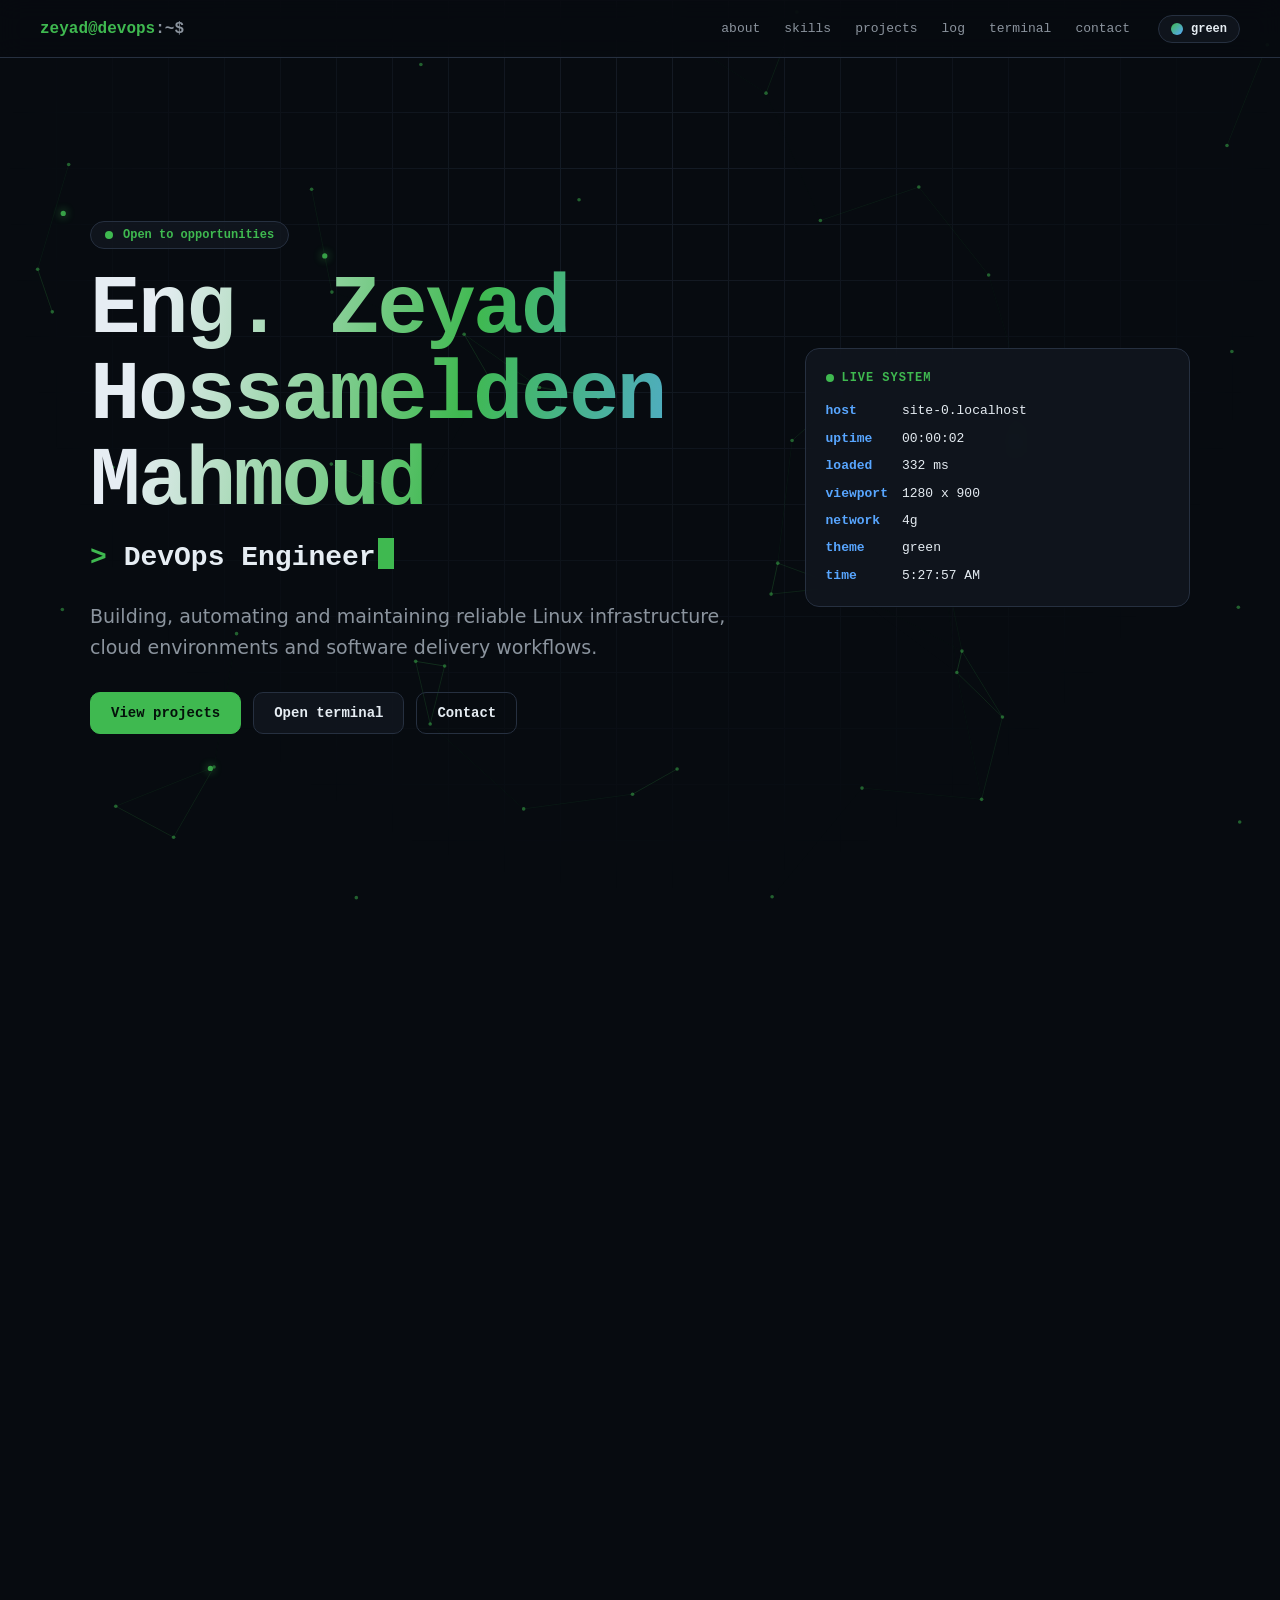
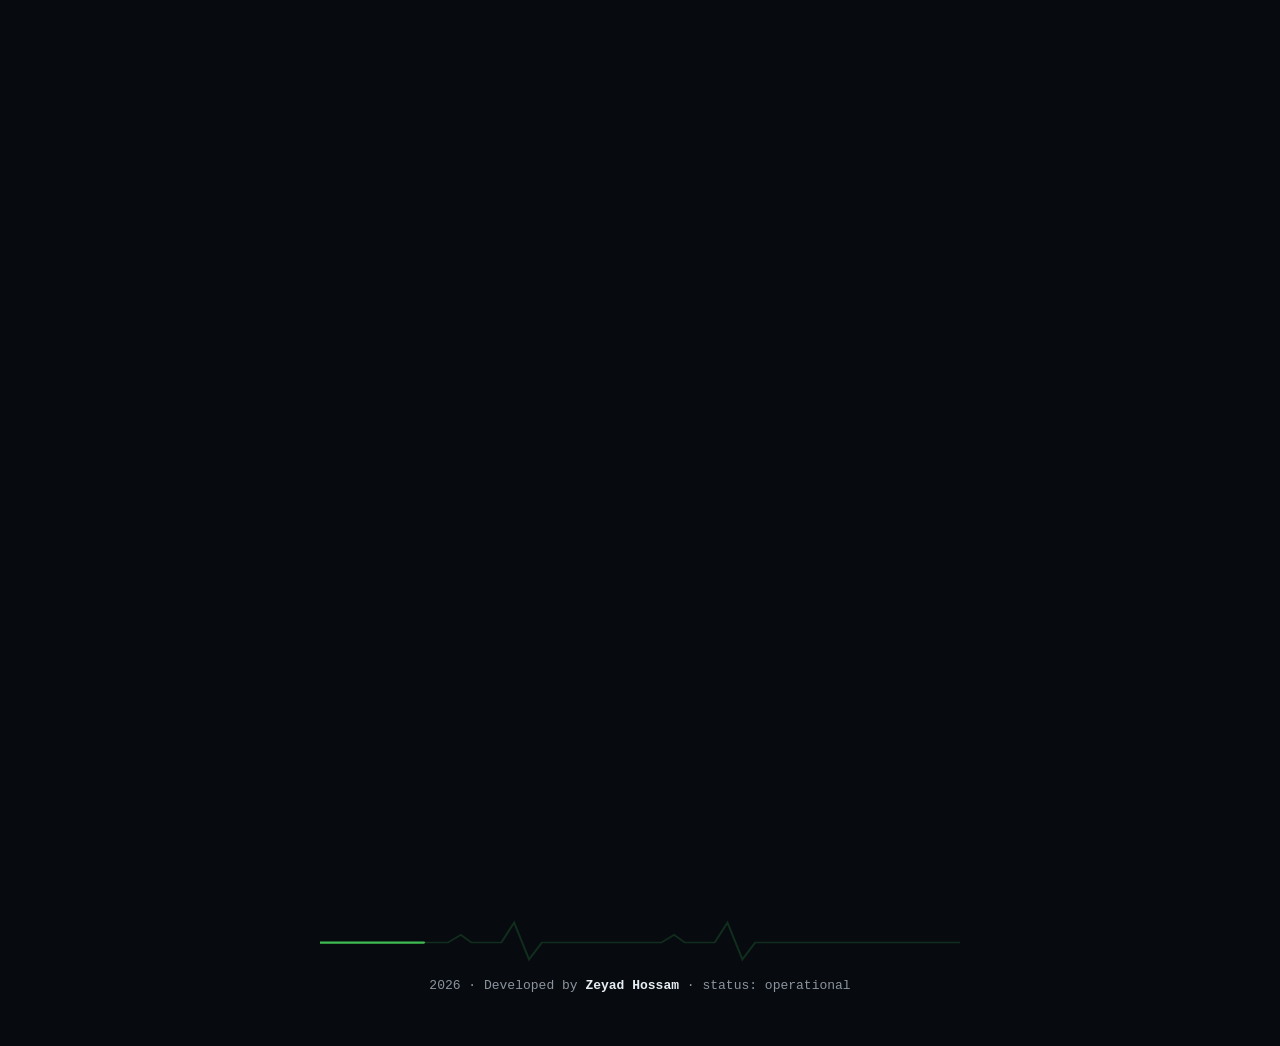
==== index.html @ 7d66557f "Deploy personal portfolio website" ====
<!doctype html>
<html lang="en" data-theme="green">
<head>
  <meta charset="utf-8">
  <meta name="viewport" content="width=device-width, initial-scale=1">
  <title>Zeyad Hossam | DevOps · Cloud · Backend</title>
  <meta name="description" content="Portfolio of Zeyad Hossam: DevOps, Cloud and Backend engineer. Automation, CI/CD, infrastructure and Linux tooling.">
  <meta name="theme-color" content="#070b10">
  <meta property="og:title" content="Zeyad Hossam | DevOps · Cloud · Backend">
  <meta property="og:description" content="Automation, CI/CD, infrastructure and Linux tooling. Try the interactive terminal.">
  <meta property="og:type" content="website">
  <link rel="icon" href="favicon.svg" type="image/svg+xml">
  <link rel="stylesheet" href="assets/style.css">
</head>
<body class="booting">
  <a class="skip" href="#main">Skip to content</a>

  <div id="boot" aria-hidden="true">
    <pre id="bootlog"></pre>
    <div class="bootskip">press any key to skip</div>
  </div>

  <canvas id="net" aria-hidden="true"></canvas>

  <header class="nav" id="nav">
    <a class="brand" href="#home" aria-label="Home"><span class="brand-ps" id="brandPs">zeyad@devops</span><span class="brand-sym">:~$</span></a>
    <nav aria-label="Sections">
      <a href="#about">about</a>
      <a href="#skills">skills</a>
      <a href="#projects">projects</a>
      <a href="#log">log</a>
      <a href="#terminal">terminal</a>
      <a href="#contact">contact</a>
    </nav>
    <button class="icon-btn" id="themeBtn" type="button" title="Change theme" aria-label="Change theme"><span class="swatch"></span><span id="themeName">green</span></button>
  </header>

  <main id="main">
    <section class="hero" id="home">
      <div class="hero-text">
        <p class="eyebrow" id="availability"><span class="dot"></span><span id="availText"></span></p>
        <h1 id="name" class="glitch" data-text="">&nbsp;</h1>
        <p class="role"><span class="role-prefix">&gt;</span> <span id="role"></span><span class="caret"></span></p>
        <p class="tagline" id="tagline"></p>
        <div class="cta">
          <a class="btn primary" href="#projects">View projects</a>
          <a class="btn" href="#terminal">Open terminal</a>
          <a class="btn ghost" id="mailBtn" href="#contact">Contact</a>
        </div>
      </div>
      <aside class="status" aria-label="Live system status">
        <div class="panel-title"><span class="dot"></span> live system</div>
        <dl id="statusList"></dl>
      </aside>
    </section>

    <section id="about" class="reveal">
      <h2 class="sec-title"><span class="cmd">$ cat</span> about.md</h2>
      <div class="about-grid">
        <div class="about-text" id="aboutText"></div>
        <div class="neo" aria-label="System facts">
          <pre class="neo-logo" aria-hidden="true">   ___
  |_  /
   / /
  /___|</pre>
          <dl id="facts"></dl>
        </div>
      </div>
    </section>

    <section id="skills" class="reveal">
      <h2 class="sec-title"><span class="cmd">$ kubectl get</span> skills -A</h2>
      <div class="filters" role="group" aria-label="Filter skills">
        <button type="button" class="chip on" data-f="all">all</button>
        <button type="button" class="chip" data-f="running">running</button>
        <button type="button" class="chip" data-f="learning">learning</button>
      </div>
      <div class="skill-grid" id="skillGrid"></div>
    </section>

    <section id="projects" class="reveal">
      <h2 class="sec-title"><span class="cmd">$ docker</span> ps --all</h2>
      <div class="project-grid" id="projectGrid"></div>
    </section>

    <section id="log" class="reveal">
      <h2 class="sec-title"><span class="cmd">$ git log</span> --graph --oneline</h2>
      <ol class="gitlog" id="gitlog"></ol>
    </section>

    <section id="terminal" class="reveal">
      <h2 class="sec-title"><span class="cmd">$ ssh</span> guest@portfolio</h2>
      <p class="hint">A real, interactive terminal. Type <kbd>help</kbd>, press <kbd>Tab</kbd> to complete, <kbd>↑</kbd> for history. Press <kbd>`</kbd> anywhere to jump here.</p>
      <div class="term" id="term">
        <div class="term-bar"><i></i><i></i><i></i><span id="termTitle">guest@portfolio: ~</span></div>
        <div class="term-body" id="termBody">
          <div id="termOut" aria-live="polite"></div>
          <label class="term-line"><span class="ps1" id="ps1">guest@portfolio:~$</span>
            <input id="termIn" type="text" spellcheck="false" autocomplete="off" autocapitalize="off" autocorrect="off" aria-label="Terminal command">
          </label>
        </div>
      </div>
      <div class="quick" id="quick" aria-label="Quick commands"></div>
    </section>

    <section id="contact" class="reveal">
      <h2 class="sec-title"><span class="cmd">$ ./</span>contact.sh</h2>
      <div class="contact-card">
        <p class="contact-lead">Have a pipeline to fix, a service to ship or an idea to automate? Let's talk.</p>
        <div class="contact-actions" id="contactActions"></div>
        <p class="copied" id="copied" role="status" aria-live="polite"></p>
      </div>
    </section>
  </main>

  <footer class="footer">
    <svg class="pulse" viewBox="0 0 600 60" preserveAspectRatio="none" aria-hidden="true">
      <path class="pulse-bg" d="M0 32 H120 L132 22 L142 32 H170 L182 6 L196 54 L208 32 H320 L332 22 L342 32 H370 L382 6 L396 54 L408 32 H600"/>
      <path class="pulse-fg" pathLength="1000" d="M0 32 H120 L132 22 L142 32 H170 L182 6 L196 54 L208 32 H320 L332 22 L342 32 H370 L382 6 L396 54 L408 32 H600"/>
    </svg>
    <p><span id="year"></span> · Developed by <strong>Zeyad Hossam</strong> · <span class="dim">status: operational</span></p>
  </footer>

  <canvas id="matrix" aria-hidden="true"></canvas>

  <noscript>
    <p class="noscript">This portfolio is built with JavaScript. Zeyad Hossam: DevOps, Cloud and Backend engineer. Please enable JavaScript or visit the GitHub profile.</p>
  </noscript>

  <script src="data.js"></script>
  <script src="assets/app.js"></script>
</body>
</html>
---- assets/style.css ----
:root {
  --bg: #070b10; --bg2: #0d1117; --panel: rgba(18, 24, 32, .78); --line: #263040;
  --text: #e6edf3; --dim: #8b949e; --accent: #3fb950; --accent2: #58a6ff;
  --warn: #d29922; --danger: #ff7b72; --radius: 14px;
  --mono: 'JetBrains Mono', 'SFMono-Regular', Consolas, 'Liberation Mono', Menlo, monospace;
  --sans: system-ui, -apple-system, 'Segoe UI', Roboto, 'Helvetica Neue', Arial, sans-serif;
}
[data-theme="blue"]   { --accent: #58a6ff; --accent2: #bc8cff; }
[data-theme="amber"]  { --accent: #f0b429; --accent2: #f0883e; }
[data-theme="purple"] { --accent: #bc8cff; --accent2: #58a6ff; }

* { box-sizing: border-box; }
html { scroll-behavior: smooth; scroll-padding-top: 76px; }
body {
  margin: 0; background: var(--bg); color: var(--text); font-family: var(--sans);
  line-height: 1.65; -webkit-font-smoothing: antialiased; overflow-x: hidden;
}
body.booting { overflow: hidden; }
a { color: var(--accent2); text-decoration: none; }
a:hover { text-decoration: underline; }
:focus-visible { outline: 2px solid var(--accent); outline-offset: 3px; border-radius: 6px; }
::selection { background: var(--accent); color: #000; }
kbd { font-family: var(--mono); font-size: .85em; border: 1px solid var(--line); border-bottom-width: 2px; padding: 1px 6px; border-radius: 6px; background: var(--bg2); color: var(--accent); }
.dim { color: var(--dim); }
.skip { position: absolute; left: -999px; top: 8px; background: var(--accent); color: #000; padding: 8px 14px; border-radius: 8px; z-index: 100; }
.skip:focus { left: 8px; }

#net { position: fixed; inset: 0; z-index: 0; pointer-events: none; opacity: .9; }
body::before { /* faint grid */
  content: ""; position: fixed; inset: 0; z-index: 0; pointer-events: none; opacity: .5;
  background-image: linear-gradient(var(--line) 1px, transparent 1px), linear-gradient(90deg, var(--line) 1px, transparent 1px);
  background-size: 56px 56px;
  -webkit-mask-image: radial-gradient(ellipse at 50% 20%, #000 0%, transparent 70%);
  mask-image: radial-gradient(ellipse at 50% 20%, #000 0%, transparent 70%);
}
main, .footer, .nav { position: relative; z-index: 1; }

/* ---------- boot ---------- */
#boot {
  position: fixed; inset: 0; z-index: 200; background: #04070a; color: #c9d1d9;
  font-family: var(--mono); font-size: 14px; padding: 28px; display: flex; flex-direction: column; justify-content: space-between;
  transition: opacity .5s ease;
}
#boot.gone { opacity: 0; pointer-events: none; }
#bootlog { margin: 0; white-space: pre-wrap; line-height: 1.7; }
#bootlog .ok { color: var(--accent); } #bootlog .info { color: var(--accent2); } #bootlog .dim { color: var(--dim); }
.bootskip { color: var(--dim); font-size: 12px; text-align: right; }

/* ---------- nav ---------- */
.nav {
  position: sticky; top: 0; z-index: 50; display: flex; align-items: center; gap: 18px; padding: 12px clamp(16px, 4vw, 40px);
  background: rgba(7, 11, 16, .72); -webkit-backdrop-filter: blur(12px); backdrop-filter: blur(12px); border-bottom: 1px solid var(--line);
}
.brand { font-family: var(--mono); font-weight: 700; color: var(--text); white-space: nowrap; }
.brand:hover { text-decoration: none; }
.brand-ps { color: var(--accent); } .brand-sym { color: var(--dim); }
.nav nav { display: flex; gap: 4px; margin-left: auto; overflow-x: auto; scrollbar-width: none; }
.nav nav::-webkit-scrollbar { display: none; }
.nav nav a { font-family: var(--mono); font-size: 13px; color: var(--dim); padding: 6px 10px; border-radius: 8px; white-space: nowrap; }
.nav nav a:hover, .nav nav a.active { color: var(--text); background: rgba(255, 255, 255, .06); text-decoration: none; }
.nav nav a.active { color: var(--accent); }
.icon-btn {
  display: inline-flex; align-items: center; gap: 8px; font: 600 12px var(--mono); color: var(--text); cursor: pointer;
  background: var(--panel); border: 1px solid var(--line); border-radius: 999px; padding: 6px 12px;
}
.icon-btn:hover { border-color: var(--accent); }
.swatch { width: 12px; height: 12px; border-radius: 50%; background: linear-gradient(135deg, var(--accent), var(--accent2)); }

/* ---------- hero ---------- */
section { padding: clamp(56px, 9vw, 110px) clamp(16px, 4vw, 40px) 0; max-width: 1180px; margin: 0 auto; }
.hero { min-height: calc(100vh - 62px); display: grid; grid-template-columns: 1.4fr .8fr; gap: 40px; align-items: center; padding-top: 40px; padding-bottom: 40px; }
.eyebrow { display: inline-flex; align-items: center; gap: 10px; font: 600 12px var(--mono); color: var(--accent); border: 1px solid var(--line); border-radius: 999px; padding: 6px 14px; background: var(--panel); margin: 0 0 18px; }
.eyebrow[hidden] { display: none; }
.dot { width: 8px; height: 8px; border-radius: 50%; background: var(--accent); display: inline-block; box-shadow: 0 0 0 0 var(--accent); animation: ping 2s infinite; }
@keyframes ping { 0% { box-shadow: 0 0 0 0 color-mix(in srgb, var(--accent) 70%, transparent); } 80%, 100% { box-shadow: 0 0 0 10px transparent; } }
h1 { font: 800 clamp(40px, 8vw, 84px)/1.02 var(--mono); margin: 0 0 14px; letter-spacing: -.03em;
  background: linear-gradient(100deg, var(--text) 10%, var(--accent) 55%, var(--accent2) 100%); -webkit-background-clip: text; background-clip: text; color: transparent; position: relative; }
.glitch:hover::before, .glitch:hover::after { content: attr(data-text); position: absolute; inset: 0; background: inherit; -webkit-background-clip: text; background-clip: text; }
.glitch:hover::before { transform: translate(2px, -1px); opacity: .7; clip-path: inset(0 0 55% 0); animation: gl 0.4s steps(2) infinite; }
.glitch:hover::after { transform: translate(-2px, 1px); opacity: .7; clip-path: inset(50% 0 0 0); animation: gl 0.5s steps(2) infinite reverse; }
@keyframes gl { 50% { transform: translate(3px, 1px); } }
.role { font: 600 clamp(18px, 3vw, 28px) var(--mono); margin: 0 0 18px; color: var(--text); min-height: 1.6em; }
.role-prefix { color: var(--accent); }
.caret { display: inline-block; width: .6em; height: 1.1em; background: var(--accent); vertical-align: -.15em; margin-left: 2px; animation: blink 1s steps(1) infinite; }
@keyframes blink { 50% { opacity: 0; } }
.tagline { max-width: 56ch; color: var(--dim); font-size: clamp(16px, 2vw, 19px); margin: 0 0 28px; }
.cta { display: flex; flex-wrap: wrap; gap: 12px; }
.btn {
  display: inline-flex; align-items: center; gap: 8px; font: 700 14px var(--mono); padding: 12px 20px; border-radius: 10px; cursor: pointer;
  color: var(--text); background: var(--panel); border: 1px solid var(--line); transition: transform .15s, border-color .15s, box-shadow .15s;
}
.btn:hover { transform: translateY(-2px); border-color: var(--accent); text-decoration: none; }
.btn.primary { background: var(--accent); color: #04110a; border-color: var(--accent); }
.btn.primary:hover { box-shadow: 0 8px 30px color-mix(in srgb, var(--accent) 45%, transparent); }
.btn.ghost { background: transparent; }

.status, .neo, .contact-card, .skill-card, .project, .term {
  background: var(--panel); border: 1px solid var(--line); border-radius: var(--radius);
  -webkit-backdrop-filter: blur(10px); backdrop-filter: blur(10px);
}
.status { padding: 20px; font-family: var(--mono); font-size: 13px; }
.panel-title { color: var(--accent); font-weight: 700; margin-bottom: 12px; display: flex; align-items: center; gap: 8px; text-transform: uppercase; letter-spacing: .08em; font-size: 12px; }
dl { margin: 0; display: grid; grid-template-columns: auto 1fr; gap: 6px 14px; }
dt { color: var(--accent2); font-weight: 700; }
dd { margin: 0; color: var(--text); word-break: break-word; }

/* ---------- sections ---------- */
.sec-title { font: 700 clamp(20px, 3vw, 30px) var(--mono); margin: 0 0 26px; }
.sec-title .cmd { color: var(--accent); }
.reveal { opacity: 0; transform: translateY(28px); transition: opacity .7s ease, transform .7s ease; }
.reveal.in { opacity: 1; transform: none; }

.about-grid { display: grid; grid-template-columns: 1.3fr 1fr; gap: 28px; align-items: start; }
.about-text p { margin: 0 0 16px; font-size: 18px; color: #c9d1d9; }
.neo { padding: 20px; display: grid; grid-template-columns: auto 1fr; gap: 18px; font-family: var(--mono); font-size: 13px; }
.neo-logo { margin: 0; color: var(--accent); font-weight: 800; font-size: 14px; line-height: 1.1; }

.filters { display: flex; gap: 8px; margin-bottom: 20px; }
.chip { font: 600 12px var(--mono); color: var(--dim); background: var(--panel); border: 1px solid var(--line); border-radius: 999px; padding: 6px 14px; cursor: pointer; }
.chip:hover { color: var(--text); } .chip.on { color: #04110a; background: var(--accent); border-color: var(--accent); }
.skill-grid { display: grid; grid-template-columns: repeat(auto-fit, minmax(260px, 1fr)); gap: 18px; }
.skill-card { padding: 18px; }
.skill-card h3 { margin: 0 0 12px; font: 700 13px var(--mono); color: var(--accent2); text-transform: uppercase; letter-spacing: .1em; }
.skill { display: flex; align-items: center; gap: 10px; padding: 8px 6px; border-radius: 8px; font-family: var(--mono); font-size: 14px; position: relative; cursor: default; }
.skill:hover { background: rgba(255, 255, 255, .05); }
.skill.hide { display: none; }
.skill .d { width: 9px; height: 9px; border-radius: 50%; flex: none; }
.skill.running .d { background: var(--accent); animation: ping 2.4s infinite; }
.skill.learning .d { background: var(--warn); animation: blink 1.2s steps(1) infinite; }
.skill .st { margin-left: auto; font-size: 11px; color: var(--dim); }
.skill.running .st { color: var(--accent); } .skill.learning .st { color: var(--warn); }
.skill .tip {
  position: absolute; left: 6px; right: 6px; bottom: calc(100% - 2px); z-index: 5; background: #000; color: var(--text); border: 1px solid var(--line);
  border-radius: 8px; padding: 8px 10px; font-size: 12px; opacity: 0; transform: translateY(4px); pointer-events: none; transition: .15s;
}
.skill:hover .tip, .skill:focus-visible .tip { opacity: 1; transform: none; }

.project-grid { display: grid; grid-template-columns: repeat(auto-fit, minmax(300px, 1fr)); gap: 20px; }
.project { padding: 22px; display: flex; flex-direction: column; gap: 14px; transition: transform .2s ease, border-color .2s; transform-style: preserve-3d; position: relative; overflow: hidden; }
.project::before { content: ""; position: absolute; inset: 0; background: radial-gradient(400px circle at var(--mx, 50%) var(--my, 0%), color-mix(in srgb, var(--accent) 16%, transparent), transparent 60%); opacity: 0; transition: opacity .25s; pointer-events: none; }
.project:hover { border-color: var(--accent); } .project:hover::before { opacity: 1; }
.project h3 { margin: 0; font: 700 19px var(--mono); display: flex; justify-content: space-between; gap: 10px; align-items: baseline; }
.project .badge { font: 600 11px var(--mono); color: var(--accent); border: 1px solid var(--accent); border-radius: 999px; padding: 2px 10px; }
.project p { margin: 0; color: var(--dim); flex: 1; }
.tags { display: flex; flex-wrap: wrap; gap: 8px; }
.tags span { font: 12px var(--mono); color: var(--accent2); background: rgba(88, 166, 255, .1); border-radius: 999px; padding: 3px 12px; }
.project .go { font: 700 13px var(--mono); }

.gitlog { list-style: none; margin: 0; padding: 0 0 0 34px; position: relative; }
.gitlog::before { content: ""; position: absolute; left: 11px; top: 8px; bottom: 8px; width: 2px; background: linear-gradient(var(--accent), var(--accent2)); transform-origin: top; transform: scaleY(0); transition: transform 1.4s ease .2s; }
.reveal.in .gitlog::before { transform: scaleY(1); }
.commit { position: relative; padding: 0 0 26px; }
.commit::before { content: ""; position: absolute; left: -31px; top: 5px; width: 14px; height: 14px; border-radius: 50%; background: var(--bg); border: 3px solid var(--accent); }
.commit:first-child::before { background: var(--accent); box-shadow: 0 0 16px var(--accent); }
.commit .meta { font: 13px var(--mono); color: var(--dim); }
.commit .hash { color: var(--warn); } .commit .head { color: var(--accent); }
.commit h3 { margin: 2px 0 4px; font: 700 18px var(--sans); }
.commit p { margin: 0; color: var(--dim); max-width: 70ch; }

/* ---------- terminal ---------- */
.hint { color: var(--dim); margin: -10px 0 18px; }
.term { overflow: hidden; box-shadow: 0 20px 60px rgba(0, 0, 0, .5); }
.term-bar { display: flex; align-items: center; gap: 8px; padding: 10px 14px; background: rgba(255, 255, 255, .04); border-bottom: 1px solid var(--line); font: 12px var(--mono); color: var(--dim); }
.term-bar i { width: 12px; height: 12px; border-radius: 50%; background: #ff5f56; } .term-bar i:nth-child(2) { background: #ffbd2e; } .term-bar i:nth-child(3) { background: #27c93f; }
.term-bar span { margin: 0 auto; transform: translateX(-24px); }
.term-body { height: 430px; overflow-y: auto; padding: 16px; font: 14px/1.55 var(--mono); cursor: text; }
.term-body::-webkit-scrollbar { width: 8px; } .term-body::-webkit-scrollbar-thumb { background: var(--line); border-radius: 8px; }
#termOut .line { white-space: pre-wrap; word-break: break-word; animation: lin .25s ease both; }
@keyframes lin { from { opacity: 0; transform: translateX(-6px); } }
.term-line { display: flex; gap: 10px; align-items: center; }
.ps1 { color: var(--accent); font-weight: 700; white-space: nowrap; }
#termIn { flex: 1; min-width: 0; background: transparent; border: 0; outline: 0; color: var(--text); font: inherit; caret-color: var(--accent); padding: 0; }
.t-ok { color: var(--accent); } .t-key { color: var(--accent2); font-weight: 700; } .t-dim { color: var(--dim); } .t-warn { color: var(--warn); } .t-err { color: var(--danger); } .t-hl { color: #fff; font-weight: 700; }
#termOut a { color: var(--accent2); text-decoration: underline; }
.quick { display: flex; flex-wrap: wrap; gap: 8px; margin-top: 14px; }

/* ---------- contact / footer ---------- */
.contact-card { padding: clamp(22px, 4vw, 40px); text-align: center; }
.contact-lead { font-size: clamp(18px, 2.5vw, 24px); max-width: 40ch; margin: 0 auto 24px; }
.contact-actions { display: flex; flex-wrap: wrap; gap: 12px; justify-content: center; }
.copied { min-height: 1.4em; margin: 14px 0 0; font: 13px var(--mono); color: var(--accent); }
.footer { text-align: center; padding: 80px 16px 40px; font: 13px var(--mono); color: var(--dim); }
.footer strong { color: var(--text); }
.pulse { width: min(640px, 90%); height: 46px; margin: 0 auto 14px; display: block; }
.pulse-bg { fill: none; stroke: var(--accent); stroke-opacity: .2; stroke-width: 2; }
.pulse-fg { fill: none; stroke: var(--accent); stroke-width: 3; stroke-linecap: round; stroke-linejoin: round; stroke-dasharray: 130 870; animation: beat 3.2s linear infinite; }
@keyframes beat { to { stroke-dashoffset: -1000; } }
#matrix { position: fixed; inset: 0; width: 100%; height: 100%; z-index: 150; display: none; background: #000; }
.noscript { padding: 40px; text-align: center; }

/* ---------- responsive ---------- */
@media (max-width: 860px) {
  .hero { grid-template-columns: 1fr; min-height: auto; padding-top: 48px; }
  .about-grid { grid-template-columns: 1fr; }
  .nav { gap: 10px; } .brand-sym { display: none; }
  .term-body { height: 360px; font-size: 13px; }
}
@media (max-width: 520px) {
  .nav nav a { padding: 6px 7px; font-size: 12px; }
  #themeName { display: none; }
}
@media (prefers-reduced-motion: reduce) {
  *, *::before, *::after { animation-duration: .001ms !important; animation-iteration-count: 1 !important; transition-duration: .001ms !important; scroll-behavior: auto !important; }
  .reveal { opacity: 1; transform: none; }
  .gitlog::before { transform: scaleY(1); }
}
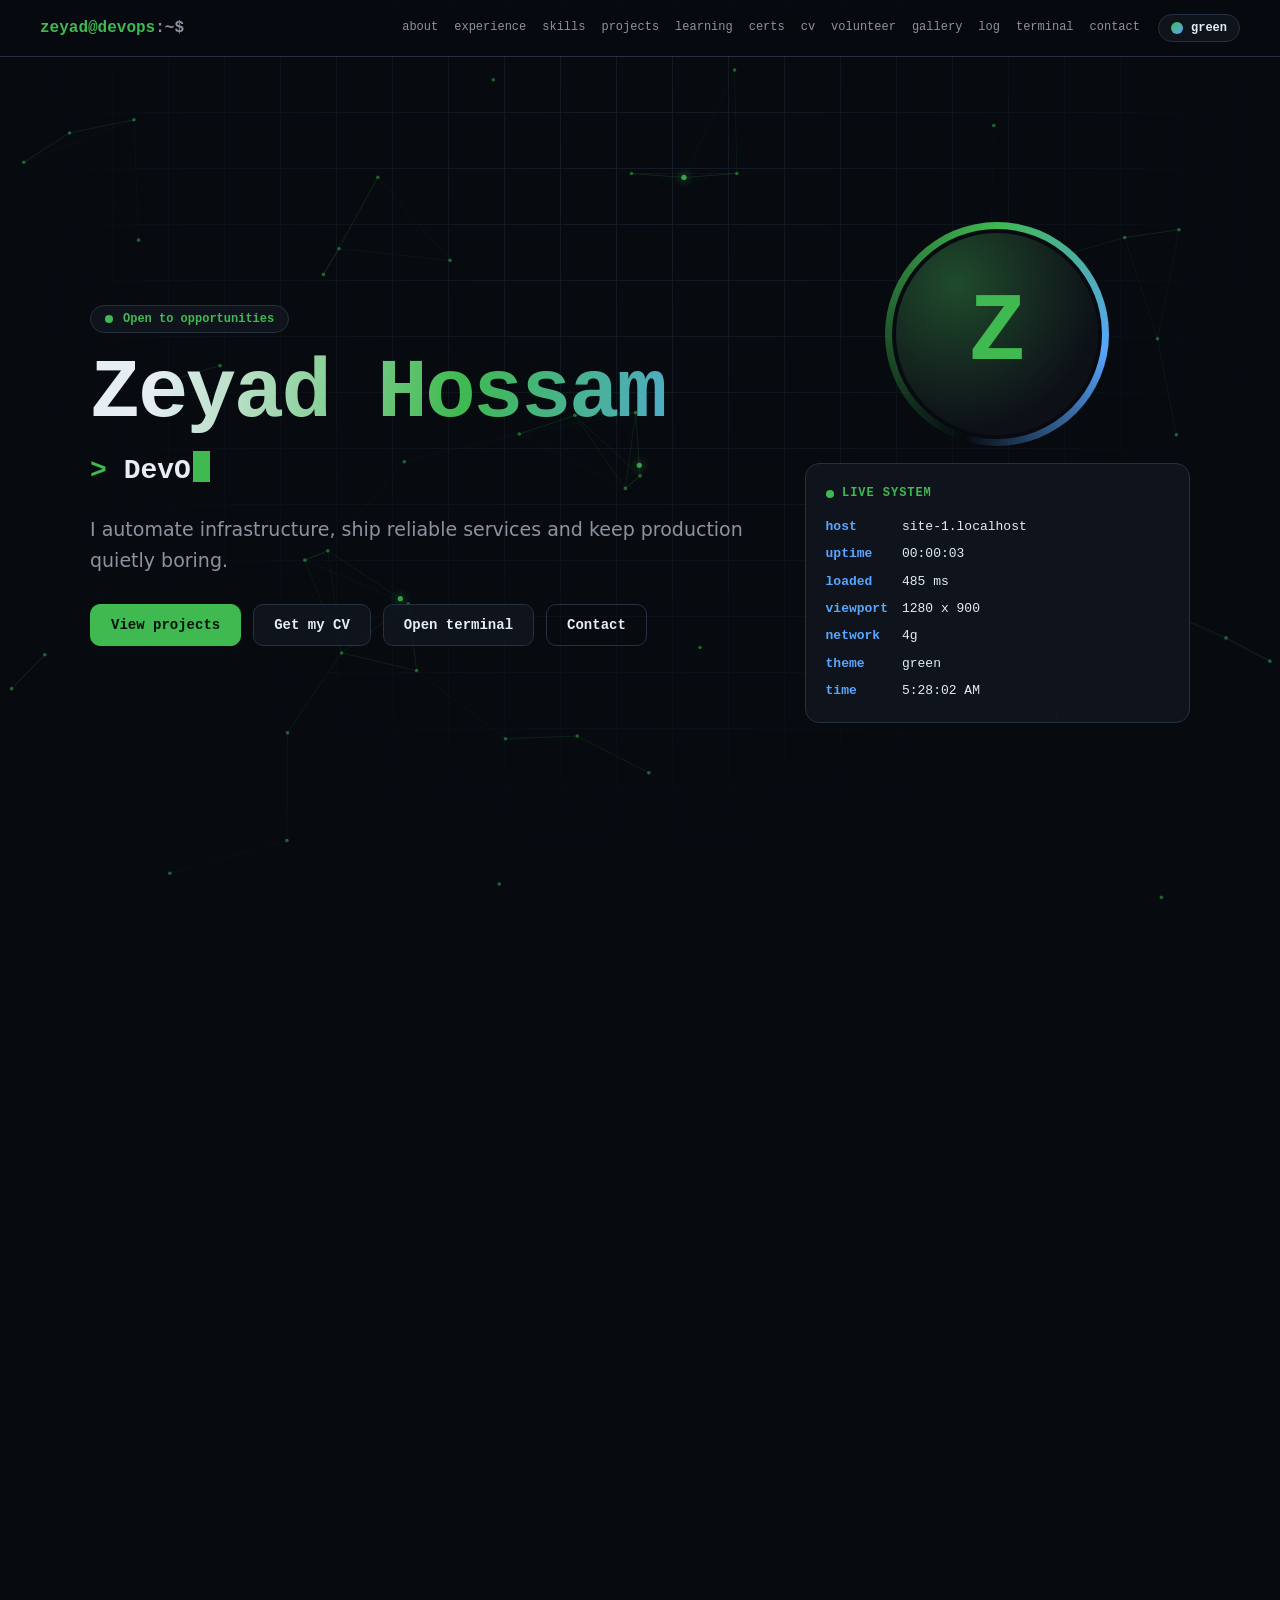
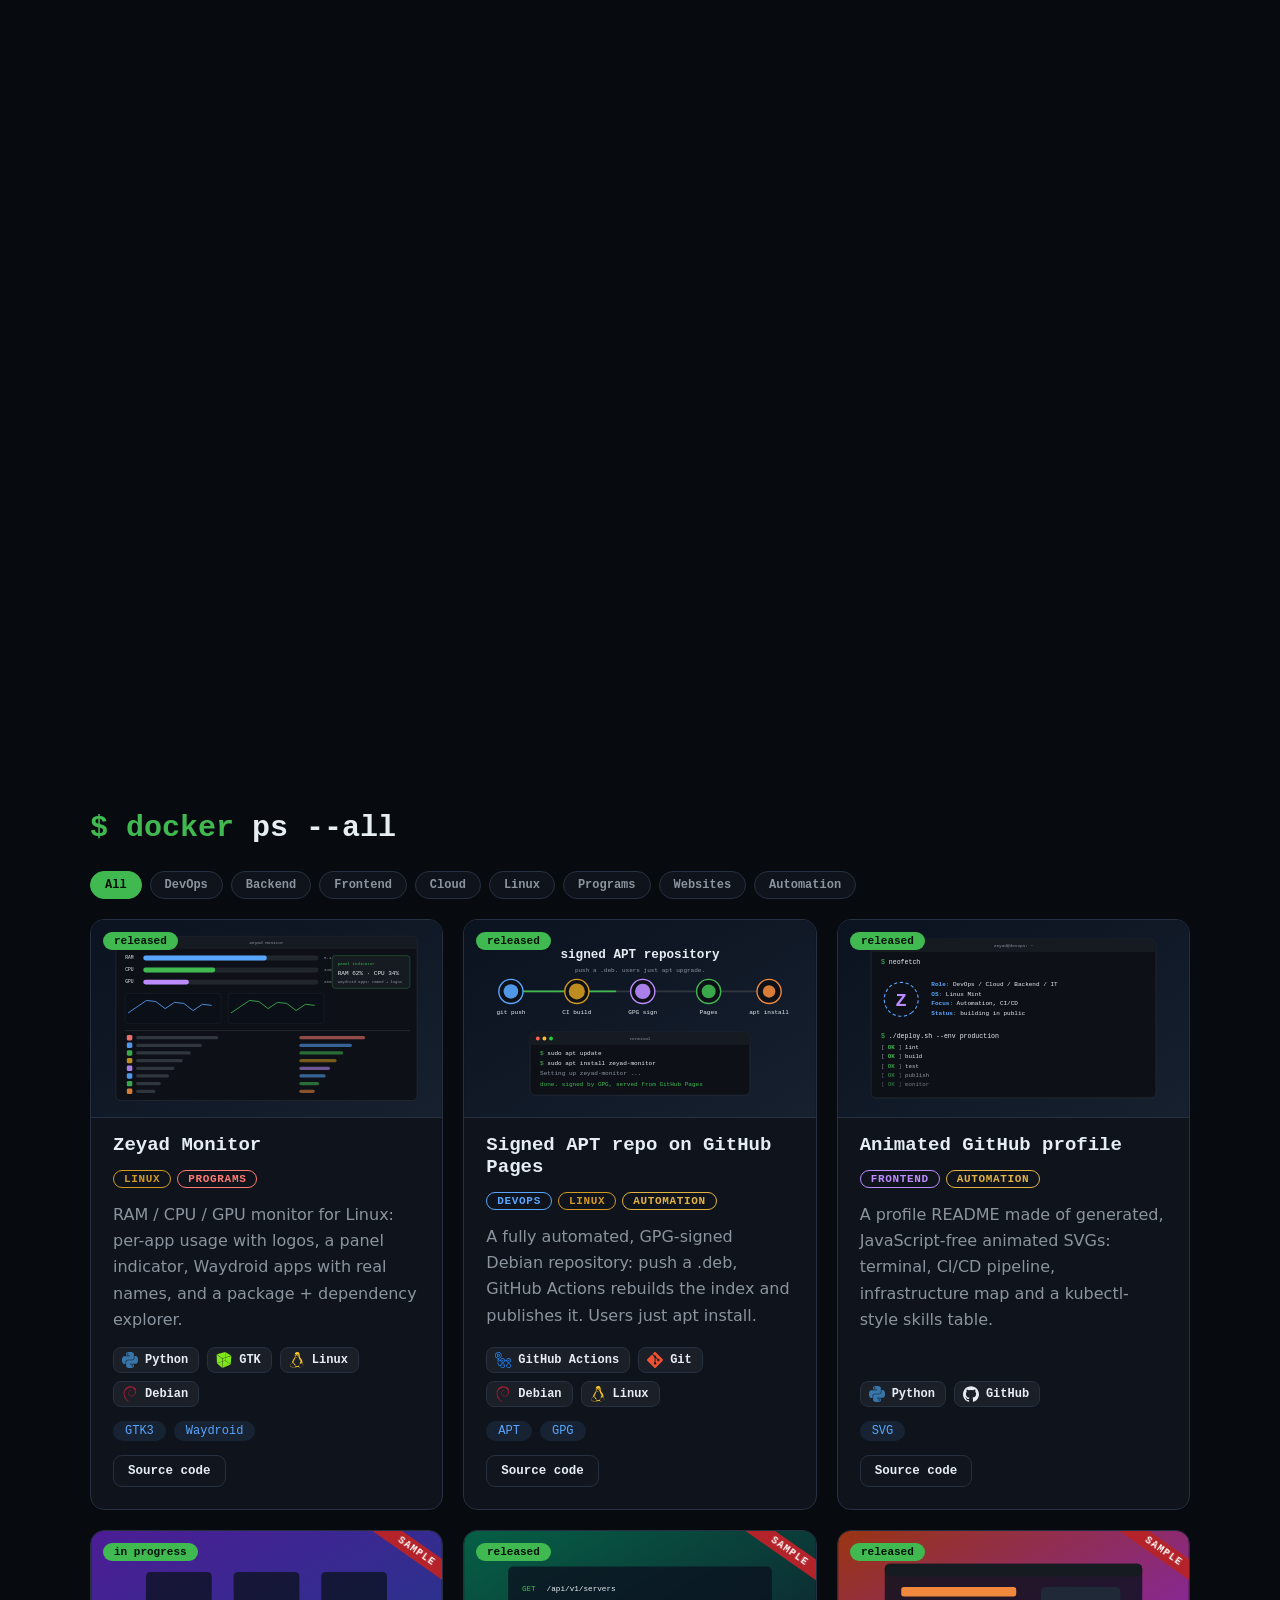
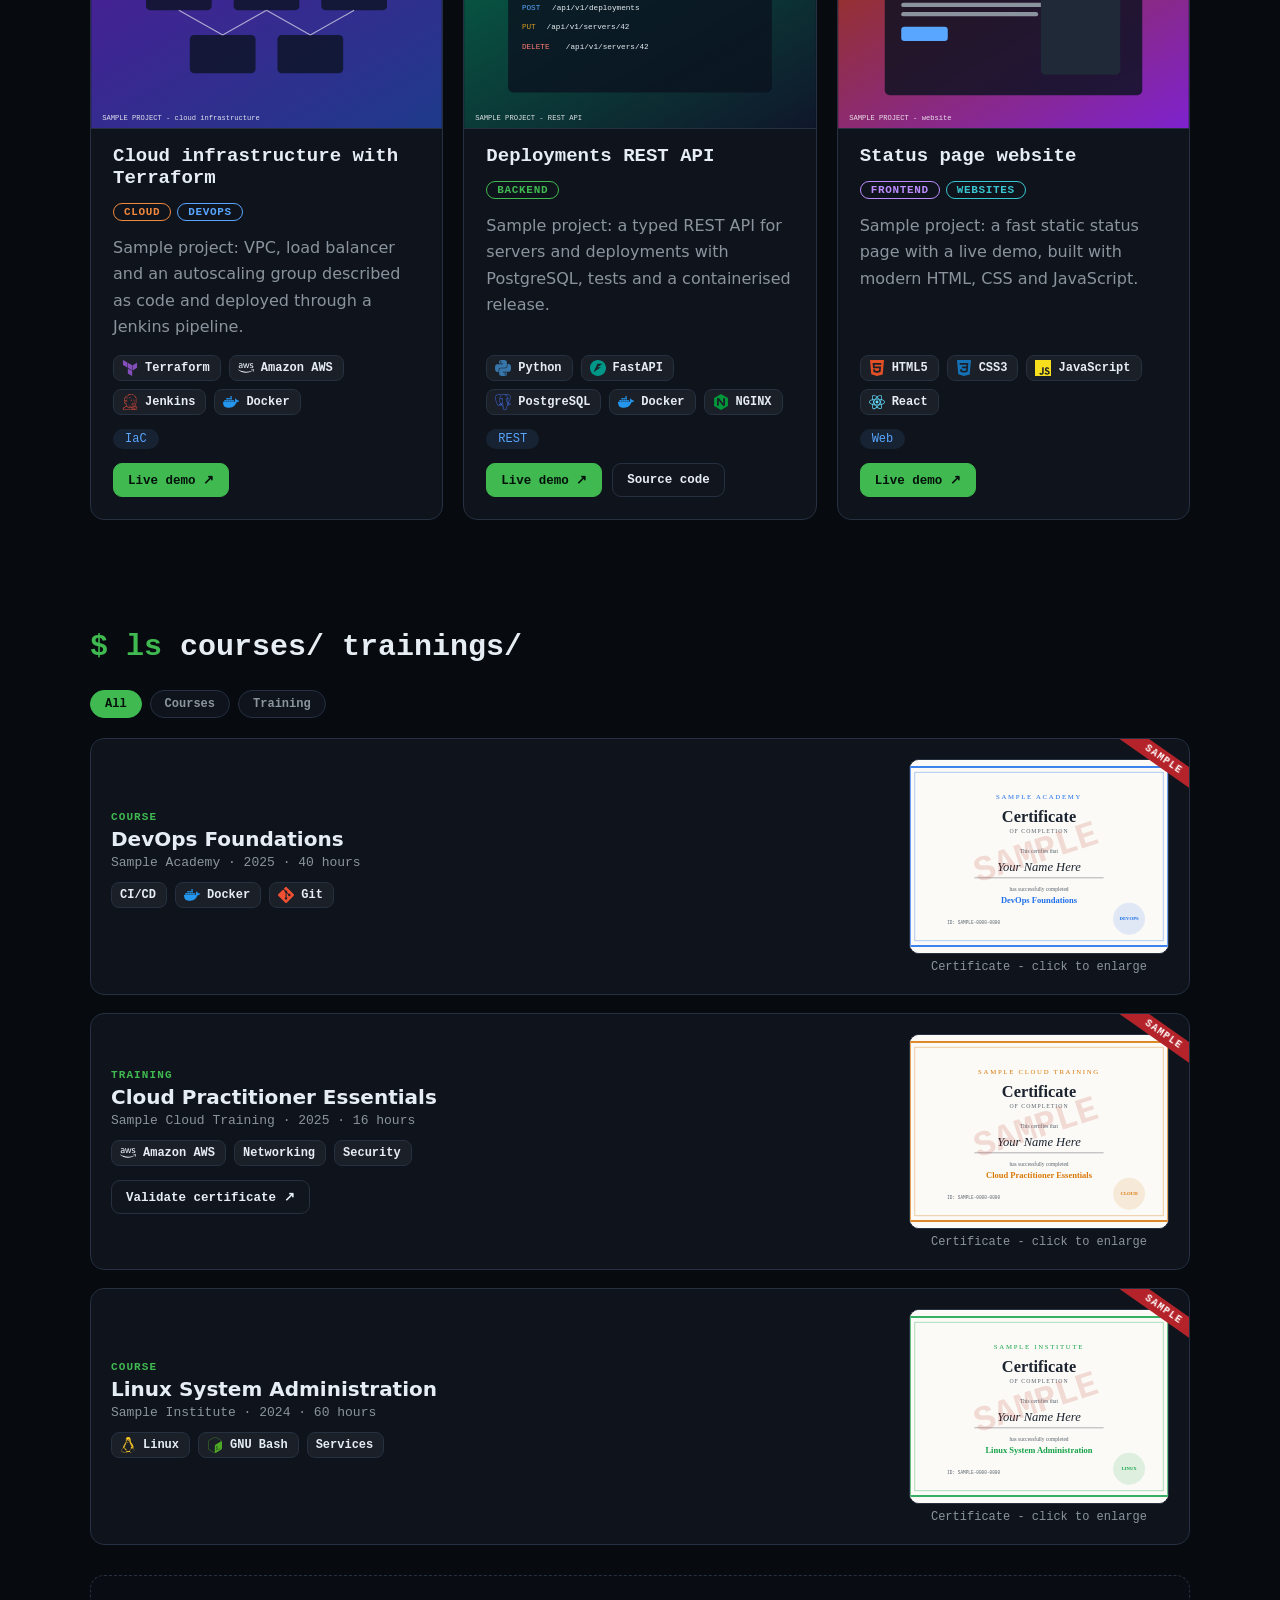
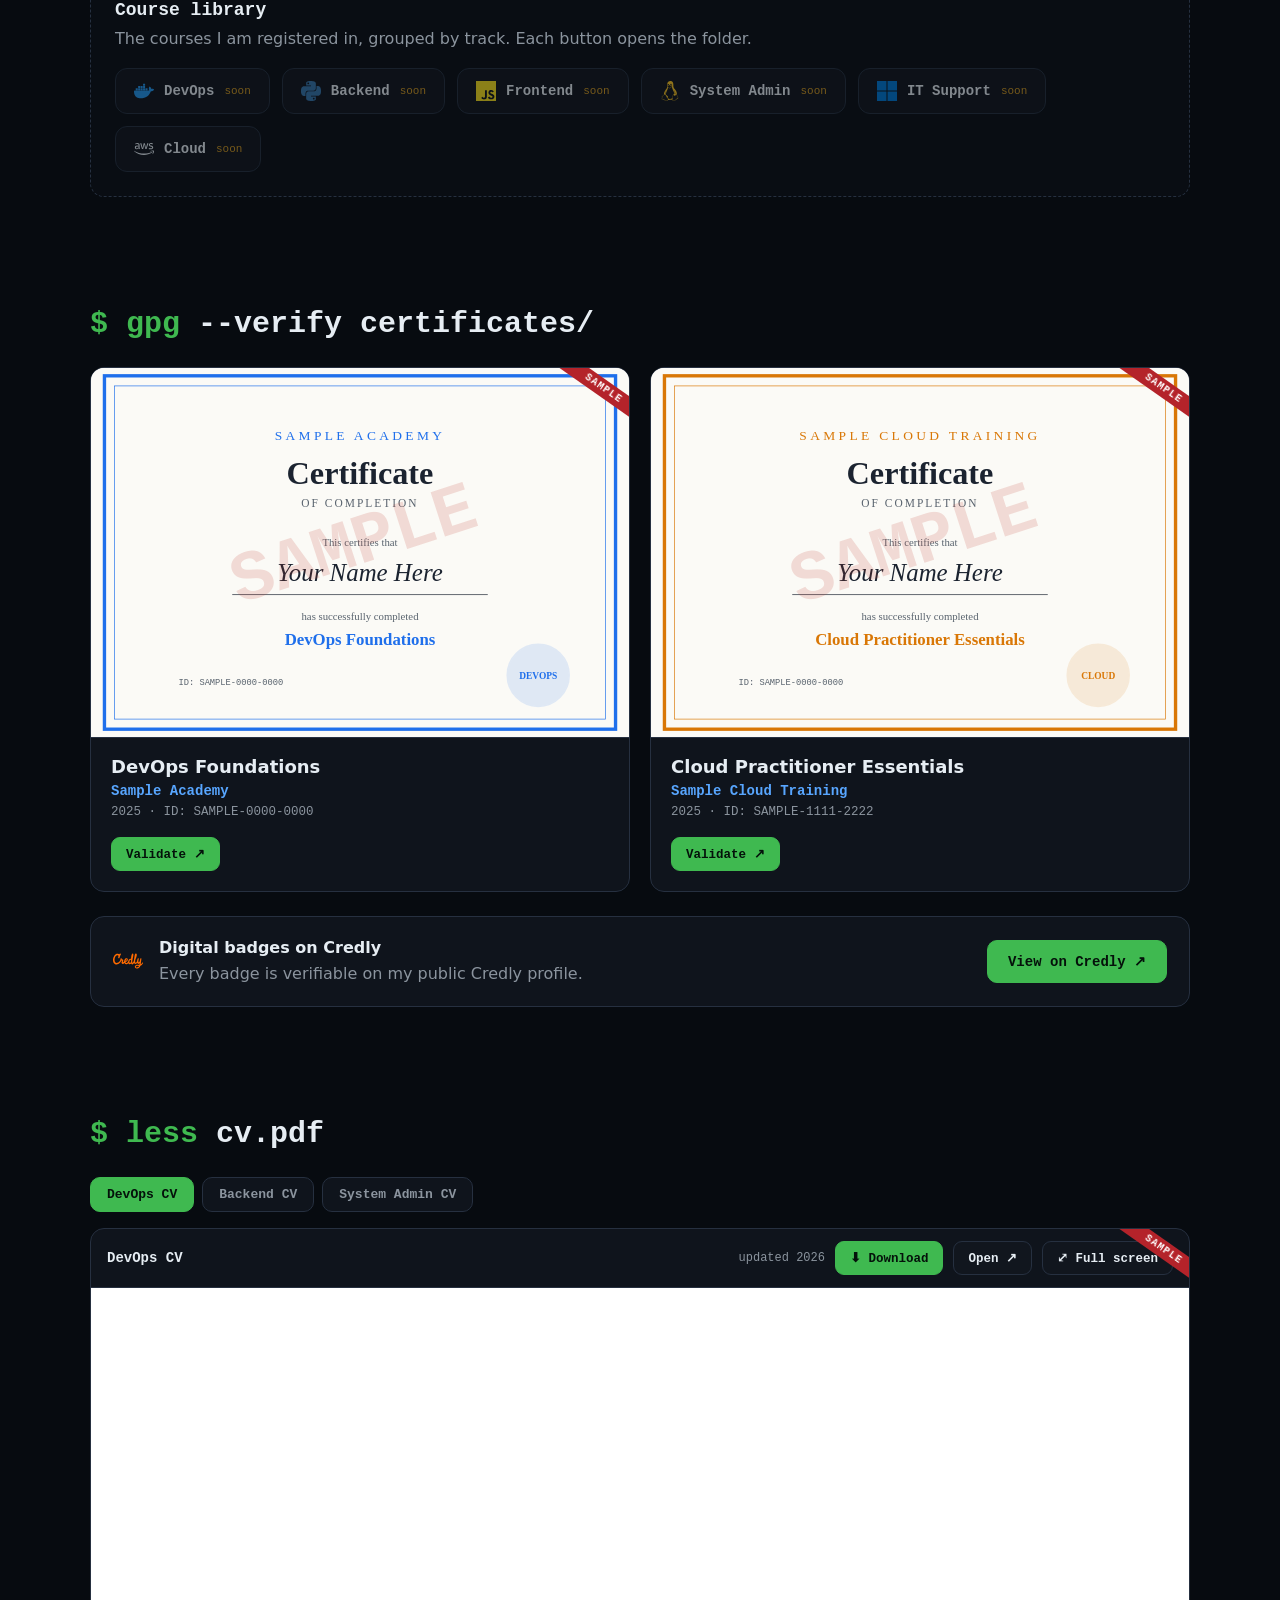
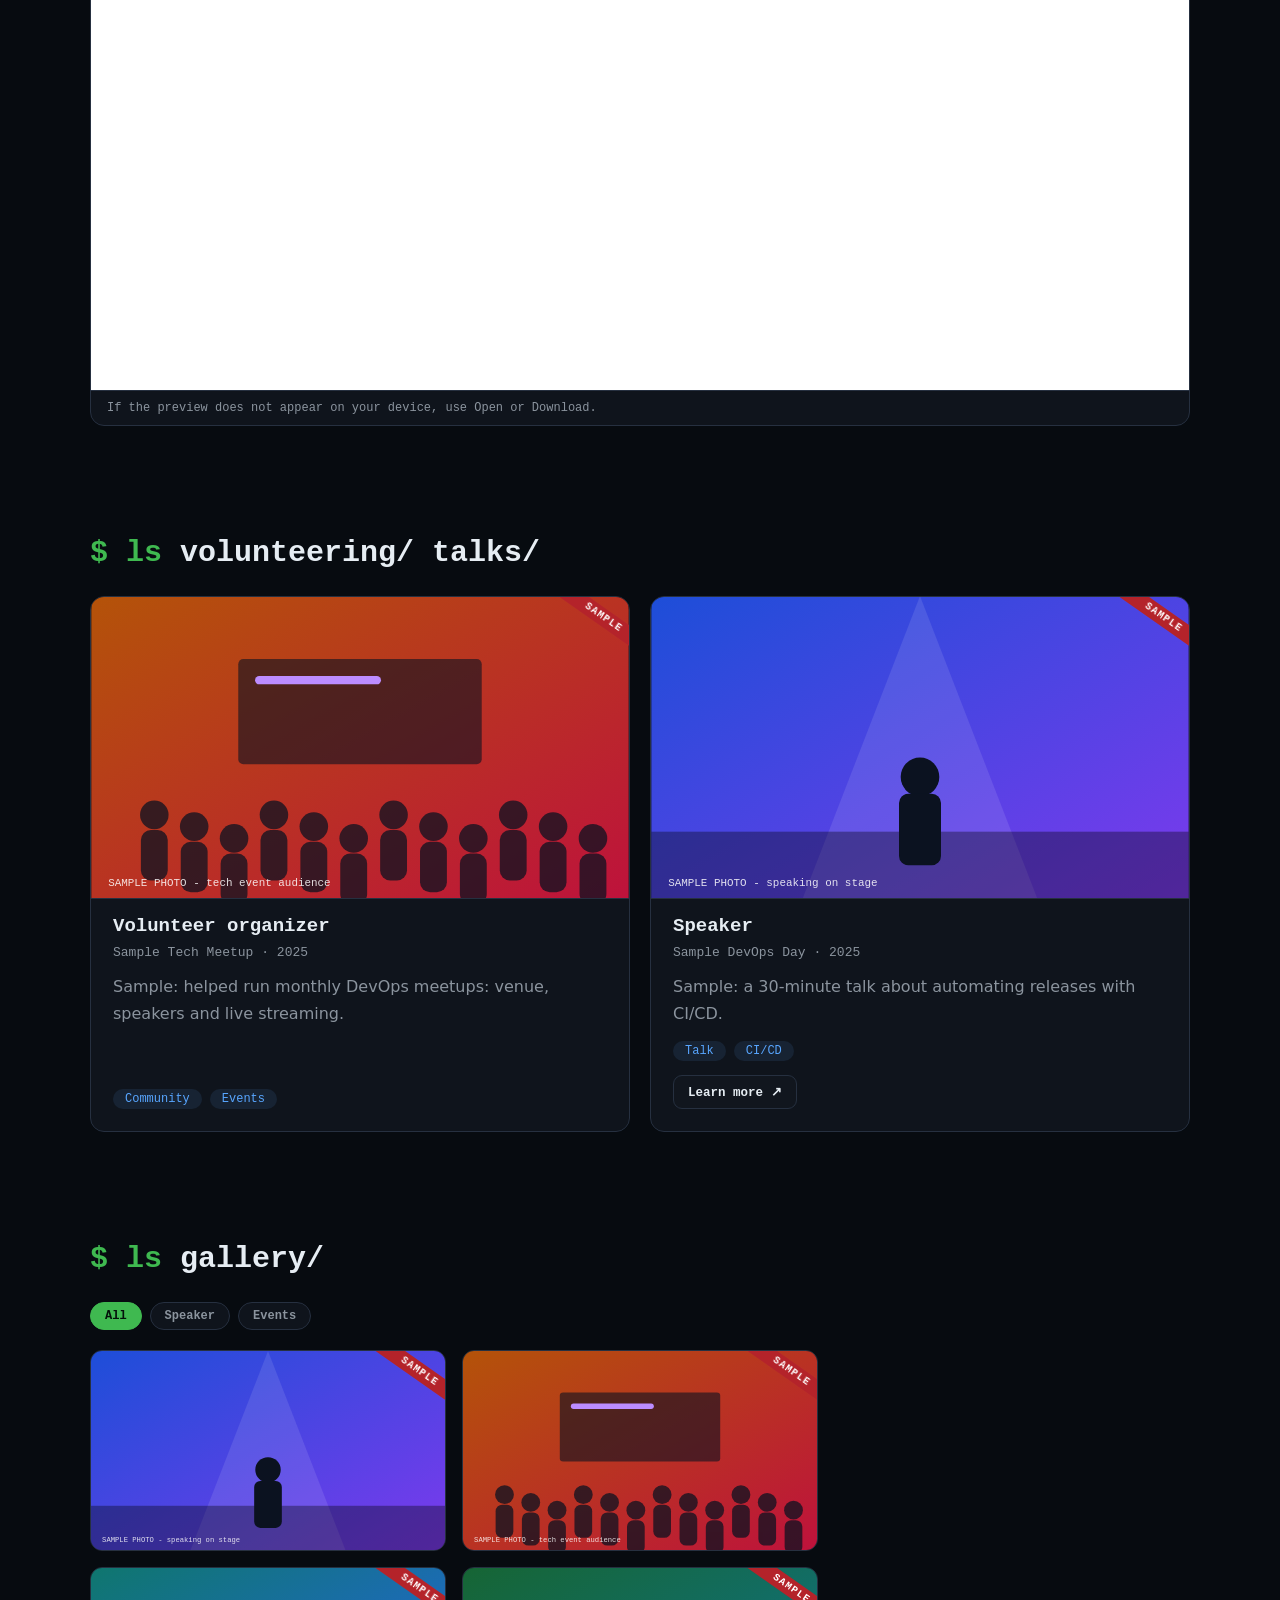
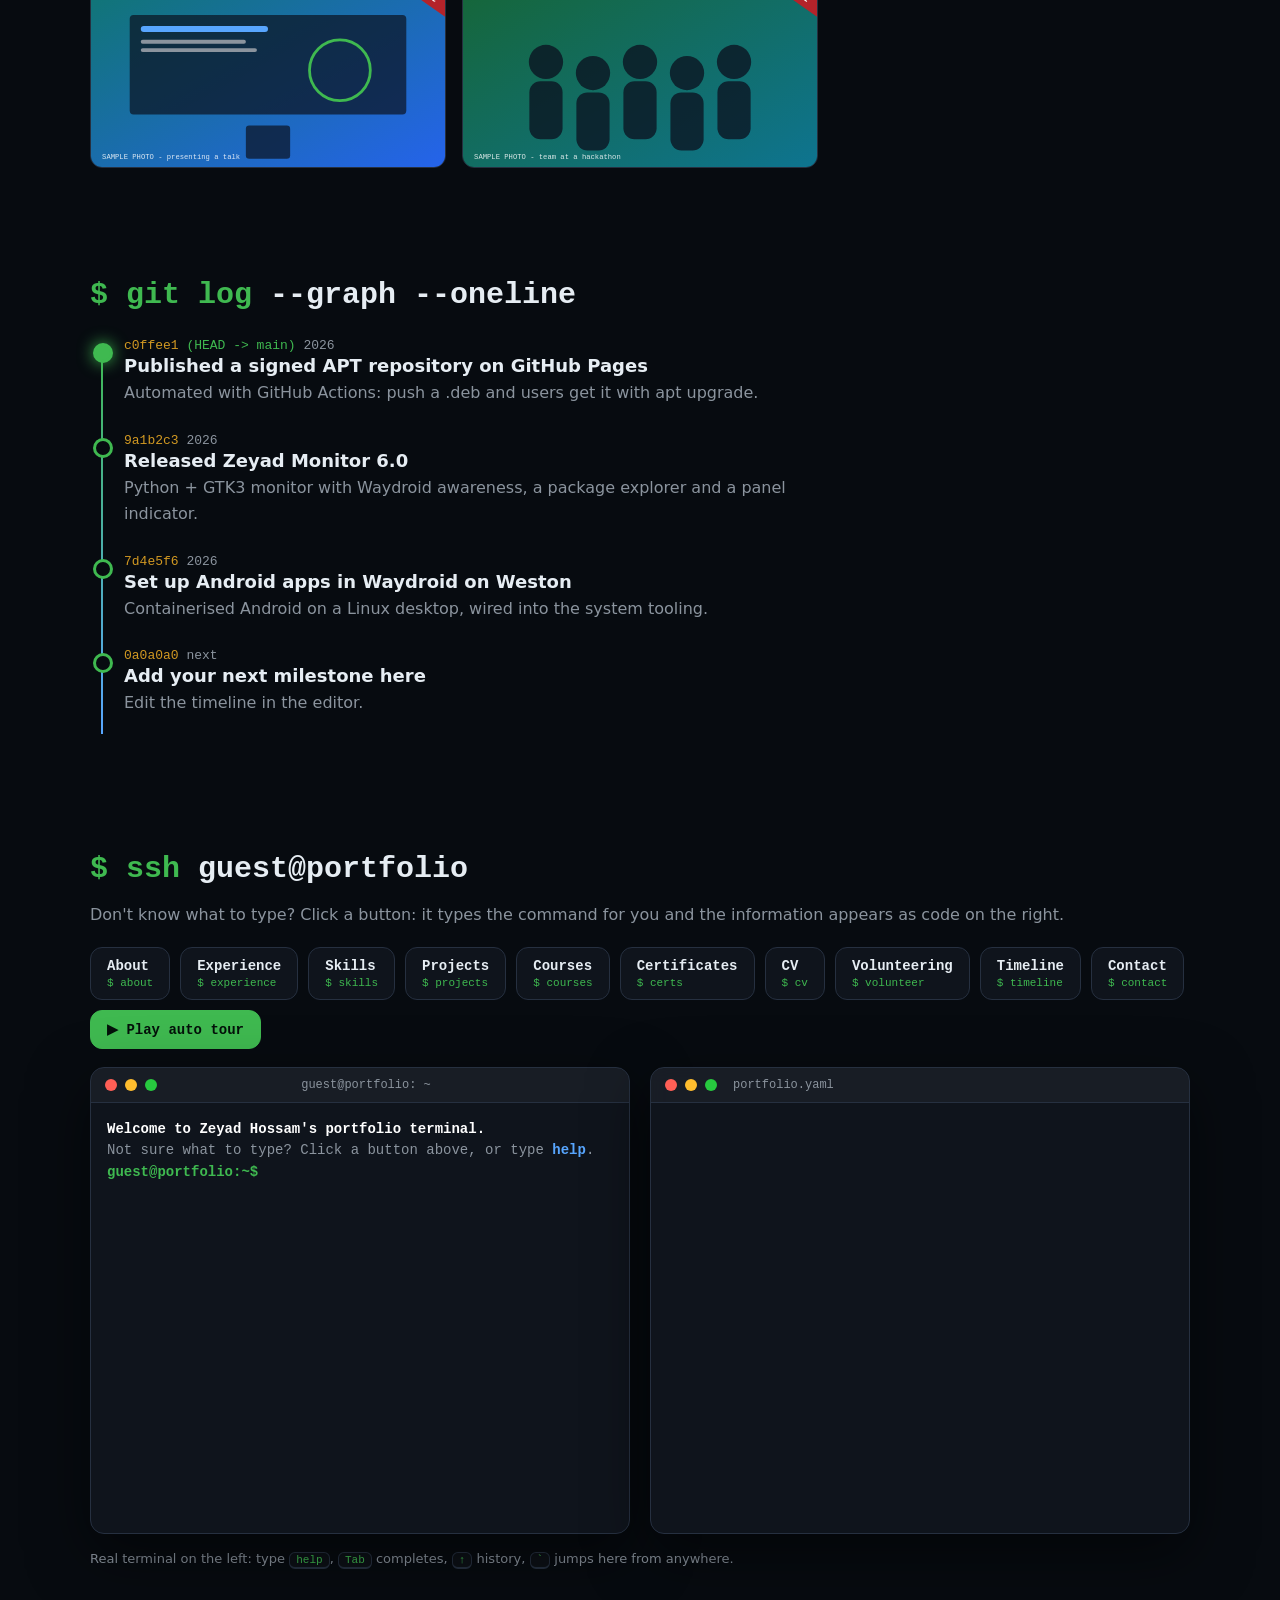
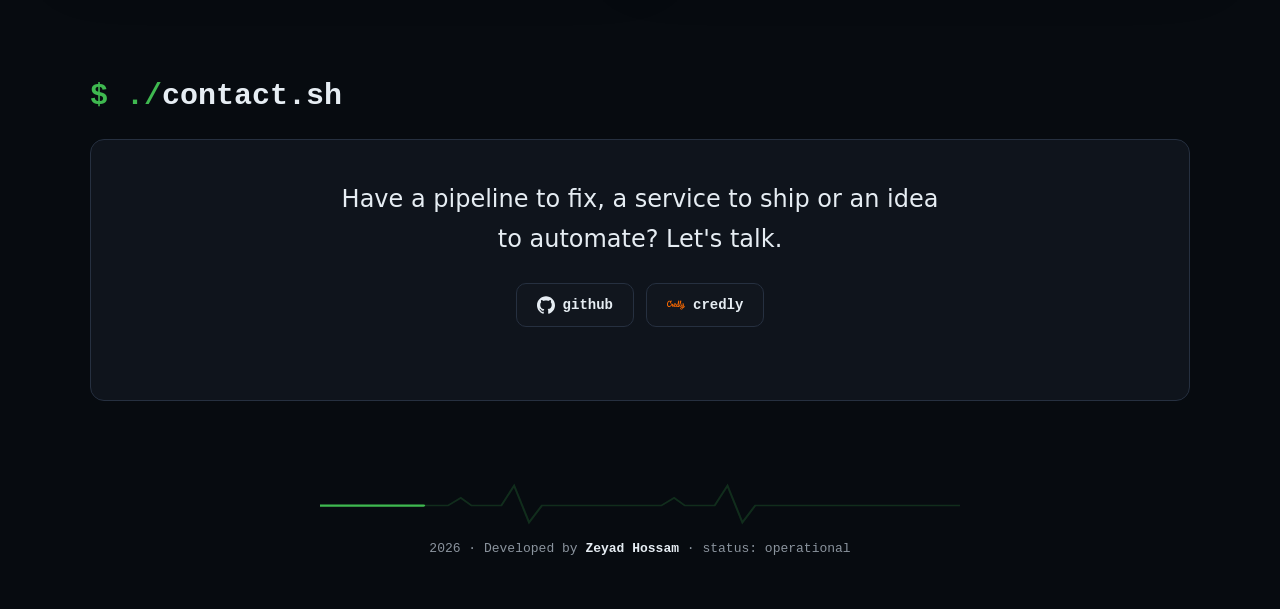
==== commit 3e466333: "Add files via upload" ====
--- a/index.html
+++ b/index.html
@@ -4,7 +4,7 @@
   <meta charset="utf-8">
   <meta name="viewport" content="width=device-width, initial-scale=1">
   <title>Zeyad Hossam | DevOps · Cloud · Backend</title>
-  <meta name="description" content="Portfolio of Zeyad Hossam: DevOps, Cloud and Backend engineer. Automation, CI/CD, infrastructure and Linux tooling.">
+  <meta name="description" content="Portfolio of Zeyad Hossam: DevOps, Cloud and Backend engineer. Projects, courses, certificates, CVs and an interactive terminal.">
   <meta name="theme-color" content="#070b10">
   <meta property="og:title" content="Zeyad Hossam | DevOps · Cloud · Backend">
   <meta property="og:description" content="Automation, CI/CD, infrastructure and Linux tooling. Try the interactive terminal.">
@@ -24,13 +24,19 @@
 
   <header class="nav" id="nav">
     <a class="brand" href="#home" aria-label="Home"><span class="brand-ps" id="brandPs">zeyad@devops</span><span class="brand-sym">:~$</span></a>
-    <nav aria-label="Sections">
-      <a href="#about">about</a>
-      <a href="#skills">skills</a>
-      <a href="#projects">projects</a>
-      <a href="#log">log</a>
-      <a href="#terminal">terminal</a>
-      <a href="#contact">contact</a>
+    <nav aria-label="Sections" id="navLinks">
+      <a href="#about" data-sec="about">about</a>
+      <a href="#experience" data-sec="experience">experience</a>
+      <a href="#skills" data-sec="skills">skills</a>
+      <a href="#projects" data-sec="projects">projects</a>
+      <a href="#learning" data-sec="learning">learning</a>
+      <a href="#certificates" data-sec="certificates">certs</a>
+      <a href="#cv" data-sec="cv">cv</a>
+      <a href="#volunteering" data-sec="volunteering">volunteer</a>
+      <a href="#gallery" data-sec="gallery">gallery</a>
+      <a href="#log" data-sec="log">log</a>
+      <a href="#terminal" data-sec="terminal">terminal</a>
+      <a href="#contact" data-sec="contact">contact</a>
     </nav>
     <button class="icon-btn" id="themeBtn" type="button" title="Change theme" aria-label="Change theme"><span class="swatch"></span><span id="themeName">green</span></button>
   </header>
@@ -44,13 +50,24 @@
         <p class="tagline" id="tagline"></p>
         <div class="cta">
           <a class="btn primary" href="#projects">View projects</a>
+          <a class="btn" id="cvBtn" href="#cv">Get my CV</a>
           <a class="btn" href="#terminal">Open terminal</a>
           <a class="btn ghost" id="mailBtn" href="#contact">Contact</a>
         </div>
       </div>
-      <aside class="status" aria-label="Live system status">
-        <div class="panel-title"><span class="dot"></span> live system</div>
-        <dl id="statusList"></dl>
+      <aside class="hero-side" aria-label="Profile">
+        <figure class="photo" id="photo">
+          <span class="ring" aria-hidden="true"></span>
+          <div class="photo-in">
+            <img id="photoImg" alt="" hidden>
+            <span class="avatar" id="avatar" aria-hidden="true">Z</span>
+            <span class="scan" aria-hidden="true"></span>
+          </div>
+        </figure>
+        <div class="status" aria-label="Live system status">
+          <div class="panel-title"><span class="dot"></span> live system</div>
+          <dl id="statusList"></dl>
+        </div>
       </aside>
     </section>
 
@@ -59,28 +76,57 @@
       <div class="about-grid">
         <div class="about-text" id="aboutText"></div>
         <div class="neo" aria-label="System facts">
-          <pre class="neo-logo" aria-hidden="true">   ___
-  |_  /
-   / /
-  /___|</pre>
+          <pre class="neo-logo" aria-hidden="true"></pre>
           <dl id="facts"></dl>
         </div>
       </div>
+    </section>
+
+    <section id="experience" class="reveal">
+      <h2 class="sec-title"><span class="cmd">$ journalctl</span> --unit=career</h2>
+      <ol class="exp" id="expList"></ol>
     </section>
 
     <section id="skills" class="reveal">
       <h2 class="sec-title"><span class="cmd">$ kubectl get</span> skills -A</h2>
-      <div class="filters" role="group" aria-label="Filter skills">
-        <button type="button" class="chip on" data-f="all">all</button>
-        <button type="button" class="chip" data-f="running">running</button>
-        <button type="button" class="chip" data-f="learning">learning</button>
-      </div>
+      <div class="filters" id="skillFilters" role="group" aria-label="Filter skills"></div>
       <div class="skill-grid" id="skillGrid"></div>
     </section>
 
     <section id="projects" class="reveal">
       <h2 class="sec-title"><span class="cmd">$ docker</span> ps --all</h2>
+      <div class="filters" id="projectFilters" role="group" aria-label="Filter projects by category"></div>
       <div class="project-grid" id="projectGrid"></div>
+    </section>
+
+    <section id="learning" class="reveal">
+      <h2 class="sec-title"><span class="cmd">$ ls</span> courses/ trainings/</h2>
+      <div class="filters" id="courseFilters" role="group" aria-label="Filter courses"></div>
+      <div class="course-list" id="courseList"></div>
+      <div class="library" id="library"></div>
+    </section>
+
+    <section id="certificates" class="reveal">
+      <h2 class="sec-title"><span class="cmd">$ gpg</span> --verify certificates/</h2>
+      <div class="cert-grid" id="certGrid"></div>
+      <div class="credly" id="credly"></div>
+    </section>
+
+    <section id="cv" class="reveal">
+      <h2 class="sec-title"><span class="cmd">$ less</span> cv.pdf</h2>
+      <div class="cv-tabs" id="cvTabs" role="tablist" aria-label="CV versions"></div>
+      <div class="cv-view" id="cvView"></div>
+    </section>
+
+    <section id="volunteering" class="reveal">
+      <h2 class="sec-title"><span class="cmd">$ ls</span> volunteering/ talks/</h2>
+      <div class="project-grid" id="volGrid"></div>
+    </section>
+
+    <section id="gallery" class="reveal">
+      <h2 class="sec-title"><span class="cmd">$ ls</span> gallery/</h2>
+      <div class="filters" id="galleryFilters" role="group" aria-label="Filter photos"></div>
+      <div class="gallery" id="galleryGrid"></div>
     </section>
 
     <section id="log" class="reveal">
@@ -90,17 +136,26 @@
 
     <section id="terminal" class="reveal">
       <h2 class="sec-title"><span class="cmd">$ ssh</span> guest@portfolio</h2>
-      <p class="hint">A real, interactive terminal. Type <kbd>help</kbd>, press <kbd>Tab</kbd> to complete, <kbd>↑</kbd> for history. Press <kbd>`</kbd> anywhere to jump here.</p>
-      <div class="term" id="term">
-        <div class="term-bar"><i></i><i></i><i></i><span id="termTitle">guest@portfolio: ~</span></div>
-        <div class="term-body" id="termBody">
-          <div id="termOut" aria-live="polite"></div>
-          <label class="term-line"><span class="ps1" id="ps1">guest@portfolio:~$</span>
-            <input id="termIn" type="text" spellcheck="false" autocomplete="off" autocapitalize="off" autocorrect="off" aria-label="Terminal command">
-          </label>
-        </div>
-      </div>
-      <div class="quick" id="quick" aria-label="Quick commands"></div>
+      <p class="hint">Don't know what to type? Click a button: it types the command for you and the information appears as code on the right.</p>
+      <div class="guide" aria-label="Quick commands">
+        <div class="guide-btns" id="guideBtns"></div>
+      </div>
+      <div class="term-grid">
+        <div class="term" id="term">
+          <div class="term-bar"><i></i><i></i><i></i><span id="termTitle">guest@portfolio: ~</span></div>
+          <div class="term-body" id="termBody">
+            <div id="termOut" aria-live="polite"></div>
+            <label class="term-line"><span class="ps1" id="ps1">guest@portfolio:~$</span>
+              <input id="termIn" type="text" spellcheck="false" autocomplete="off" autocapitalize="off" autocorrect="off" aria-label="Terminal command">
+            </label>
+          </div>
+        </div>
+        <div class="term codeview" id="codeView">
+          <div class="term-bar"><i></i><i></i><i></i><span id="codeTitle">portfolio.yaml</span><span class="live" id="codeLive" hidden><span class="dot"></span> auto tour</span></div>
+          <pre class="code-body" id="codeBody" tabindex="0" aria-label="Information shown as code"></pre>
+        </div>
+      </div>
+      <p class="hint small">Real terminal on the left: type <kbd>help</kbd>, <kbd>Tab</kbd> completes, <kbd>↑</kbd> history, <kbd>`</kbd> jumps here from anywhere.</p>
     </section>
 
     <section id="contact" class="reveal">
@@ -121,6 +176,17 @@
     <p><span id="year"></span> · Developed by <strong>Zeyad Hossam</strong> · <span class="dim">status: operational</span></p>
   </footer>
 
+  <div class="lb" id="lightbox" hidden role="dialog" aria-modal="true" aria-label="Viewer">
+    <button class="lb-close" id="lbClose" type="button" aria-label="Close">&times;</button>
+    <button class="lb-nav prev" id="lbPrev" type="button" aria-label="Previous">&#8249;</button>
+    <figure class="lb-fig" id="lbFig">
+      <div class="lb-stage" id="lbStage"><img id="lbImg" alt="" hidden><iframe id="lbPdf" title="Document" hidden></iframe></div>
+      <figcaption id="lbCap"></figcaption>
+    </figure>
+    <button class="lb-nav next" id="lbNext" type="button" aria-label="Next">&#8250;</button>
+    <div class="lb-count" id="lbCount"></div>
+  </div>
+
   <canvas id="matrix" aria-hidden="true"></canvas>
 
   <noscript>
@@ -128,6 +194,7 @@
   </noscript>
 
   <script src="data.js"></script>
+  <script src="assets/icons.js"></script>
   <script src="assets/app.js"></script>
 </body>
 </html>
--- a/assets/style.css
+++ b/assets/style.css
@@ -1,7 +1,7 @@
 :root {
   --bg: #070b10; --bg2: #0d1117; --panel: rgba(18, 24, 32, .78); --line: #263040;
   --text: #e6edf3; --dim: #8b949e; --accent: #3fb950; --accent2: #58a6ff;
-  --warn: #d29922; --danger: #ff7b72; --radius: 14px;
+  --warn: #d29922; --danger: #ff7b72; --purple: #bc8cff; --radius: 14px;
   --mono: 'JetBrains Mono', 'SFMono-Regular', Consolas, 'Liberation Mono', Menlo, monospace;
   --sans: system-ui, -apple-system, 'Segoe UI', Roboto, 'Helvetica Neue', Arial, sans-serif;
 }
@@ -56,7 +56,7 @@
 .brand-ps { color: var(--accent); } .brand-sym { color: var(--dim); }
 .nav nav { display: flex; gap: 4px; margin-left: auto; overflow-x: auto; scrollbar-width: none; }
 .nav nav::-webkit-scrollbar { display: none; }
-.nav nav a { font-family: var(--mono); font-size: 13px; color: var(--dim); padding: 6px 10px; border-radius: 8px; white-space: nowrap; }
+.nav nav a { font-family: var(--mono); font-size: 12.5px; color: var(--dim); padding: 6px 8px; border-radius: 8px; white-space: nowrap; }
 .nav nav a:hover, .nav nav a.active { color: var(--text); background: rgba(255, 255, 255, .06); text-decoration: none; }
 .nav nav a.active { color: var(--accent); }
 .icon-btn {
@@ -115,7 +115,9 @@
 .neo { padding: 20px; display: grid; grid-template-columns: auto 1fr; gap: 18px; font-family: var(--mono); font-size: 13px; }
 .neo-logo { margin: 0; color: var(--accent); font-weight: 800; font-size: 14px; line-height: 1.1; }
 
-.filters { display: flex; gap: 8px; margin-bottom: 20px; }
+.filters { display: flex; flex-wrap: wrap; gap: 8px; margin-bottom: 20px; }
+.filters:empty { display: none; }
+[hidden] { display: none !important; }
 .chip { font: 600 12px var(--mono); color: var(--dim); background: var(--panel); border: 1px solid var(--line); border-radius: 999px; padding: 6px 14px; cursor: pointer; }
 .chip:hover { color: var(--text); } .chip.on { color: #04110a; background: var(--accent); border-color: var(--accent); }
 .skill-grid { display: grid; grid-template-columns: repeat(auto-fit, minmax(260px, 1fr)); gap: 18px; }
@@ -204,3 +206,173 @@
   .reveal { opacity: 1; transform: none; }
   .gitlog::before { transform: scaleY(1); }
 }
+
+
+/* ===================================================================== v2 additions */
+/* ---------- hero photo ---------- */
+.hero-side { display: flex; flex-direction: column; align-items: center; gap: 24px; }
+.hero-side .status { width: 100%; }
+.photo { position: relative; width: 210px; height: 210px; margin: 0; }
+.photo .ring { position: absolute; inset: -7px; border-radius: 50%; background: conic-gradient(from 0deg, var(--accent), var(--accent2), transparent 55%, var(--accent)); animation: spin 7s linear infinite; }
+@keyframes spin { to { transform: rotate(360deg); } }
+.photo-in { position: absolute; inset: 0; border-radius: 50%; overflow: hidden; background: var(--bg2); border: 4px solid var(--bg); }
+.photo-in img { width: 100%; height: 100%; object-fit: cover; display: block; }
+.avatar { position: absolute; inset: 0; display: grid; place-items: center; font: 800 96px var(--mono); background: radial-gradient(circle at 30% 25%, color-mix(in srgb, var(--accent) 35%, #0d1117), #0d1117 70%); color: var(--accent); }
+.scan { position: absolute; left: 0; right: 0; height: 36%; top: -40%; background: linear-gradient(transparent, color-mix(in srgb, var(--accent) 28%, transparent), transparent); animation: scan 4.5s ease-in-out infinite; pointer-events: none; }
+@keyframes scan { 0% { top: -40%; } 60%, 100% { top: 110%; } }
+
+/* ---------- sample ribbon ---------- */
+.sample { position: relative; }
+.sample::after { content: "SAMPLE"; position: absolute; top: 12px; right: -34px; transform: rotate(35deg); background: #b4232a; color: #fff; font: 700 10px var(--mono); letter-spacing: .12em; padding: 3px 38px; z-index: 6; pointer-events: none; }
+
+/* ---------- experience ---------- */
+.exp { list-style: none; margin: 0; padding: 0; display: grid; gap: 22px; }
+.job { display: grid; grid-template-columns: 190px 1fr; gap: 24px; opacity: 0; transform: translateY(18px); transition: opacity .6s ease, transform .6s ease; transition-delay: calc(var(--i, 0) * 120ms); }
+.reveal.in .job { opacity: 1; transform: none; }
+.job-meta { font: 13px var(--mono); color: var(--dim); padding-top: 22px; }
+.job-meta .period { color: var(--accent); font-weight: 700; display: block; margin-bottom: 4px; }
+.job-card { background: var(--panel); border: 1px solid var(--line); border-radius: var(--radius); padding: 22px; position: relative; overflow: hidden; -webkit-backdrop-filter: blur(10px); backdrop-filter: blur(10px); }
+.job-card::before { content: ""; position: absolute; left: 0; top: 0; bottom: 0; width: 3px; background: linear-gradient(var(--accent), var(--accent2)); }
+.job-head { display: flex; gap: 14px; align-items: center; }
+.job-logo { width: 46px; height: 46px; border-radius: 10px; object-fit: cover; background: var(--bg2); border: 1px solid var(--line); flex: none; }
+.job h3 { margin: 0; font: 700 19px var(--sans); }
+.job .co { color: var(--accent2); font: 600 14px var(--mono); }
+.job .now { font: 700 11px var(--mono); color: var(--accent); border: 1px solid var(--accent); border-radius: 999px; padding: 2px 10px; margin-left: auto; white-space: nowrap; }
+.job ul { margin: 14px 0; padding-left: 20px; color: #c9d1d9; }
+.job li { margin: 6px 0; }
+
+/* ---------- tech chips + categories ---------- */
+.techs { display: flex; flex-wrap: wrap; gap: 8px; }
+.tech { display: inline-flex; align-items: center; gap: 7px; font: 600 12px var(--mono); color: var(--text); background: rgba(255, 255, 255, .05); border: 1px solid var(--line); border-radius: 8px; padding: 4px 10px 4px 8px; }
+.tech svg { width: 16px; height: 16px; flex: none; }
+.cats { display: flex; flex-wrap: wrap; gap: 6px; }
+.cat { font: 700 11px var(--mono); border-radius: 999px; padding: 2px 10px; border: 1px solid currentColor; text-transform: uppercase; letter-spacing: .06em; }
+
+/* ---------- projects (image on top) ---------- */
+.project { padding: 0 0 22px; gap: 14px; }
+.project > :not(.shot) { margin-left: 22px; margin-right: 22px; }
+.shot { position: relative; display: block; width: 100%; aspect-ratio: 16 / 9; overflow: hidden; border: 0; padding: 0; background: var(--bg2); border-bottom: 1px solid var(--line); }
+.shot img { width: 100%; height: 100%; object-fit: cover; display: block; transition: transform .5s ease; }
+.project:hover .shot img { transform: scale(1.05); }
+.shot.ph { display: grid; place-items: center; background: linear-gradient(135deg, color-mix(in srgb, var(--accent) 22%, #0d1117), color-mix(in srgb, var(--accent2) 22%, #0d1117)); }
+.shot .mono { font: 800 64px var(--mono); color: rgba(255, 255, 255, .85); }
+.zoomable { cursor: zoom-in; }
+.zoomable .zoom-hint { position: absolute; right: 10px; bottom: 10px; width: 34px; height: 34px; border-radius: 50%; background: rgba(0, 0, 0, .65); color: #fff; display: grid; place-items: center; font-size: 17px; opacity: 0; transition: opacity .2s; pointer-events: none; }
+.zoomable:hover .zoom-hint, .zoomable:focus-visible .zoom-hint { opacity: 1; }
+.project .status-badge { position: absolute; left: 12px; top: 12px; font: 700 11px var(--mono); color: #04110a; background: var(--accent); border-radius: 999px; padding: 3px 11px; z-index: 2; }
+.project h3 { margin-top: 2px; }
+.p-actions { display: flex; flex-wrap: wrap; gap: 10px; margin-top: auto !important; }
+.btn.small { padding: 8px 14px; font-size: 12.5px; border-radius: 9px; }
+.btn[aria-disabled="true"] { opacity: .45; pointer-events: none; }
+
+/* ---------- courses & training ---------- */
+.course-list { display: grid; gap: 18px; }
+.course { display: grid; grid-template-columns: 1fr 260px; gap: 22px; padding: 20px; align-items: center; background: var(--panel); border: 1px solid var(--line); border-radius: var(--radius); -webkit-backdrop-filter: blur(10px); backdrop-filter: blur(10px); overflow: hidden; }
+.course:hover { border-color: var(--accent); }
+.course .kind { font: 700 11px var(--mono); text-transform: uppercase; letter-spacing: .1em; color: var(--accent); }
+.course h3 { margin: 4px 0 4px; font: 700 20px var(--sans); }
+.course .by { color: var(--dim); font: 13px var(--mono); margin-bottom: 12px; }
+.course .tags { margin-bottom: 14px; }
+.cert-thumb { position: relative; display: block; width: 100%; aspect-ratio: 4 / 3; border: 1px solid var(--line); border-radius: 10px; overflow: hidden; background: #fff; padding: 0; }
+.cert-thumb img { width: 100%; height: 100%; object-fit: cover; display: block; transition: transform .4s; }
+.cert-thumb:hover img { transform: scale(1.04); }
+.cert-thumb.pdf { display: grid; place-items: center; background: var(--bg2); color: var(--dim); font: 700 13px var(--mono); }
+.cert-label { display: block; font: 12px var(--mono); color: var(--dim); text-align: center; margin-top: 6px; }
+.no-cert { border: 1px dashed var(--line); border-radius: 10px; aspect-ratio: 4 / 3; display: grid; place-items: center; color: var(--dim); font: 12px var(--mono); text-align: center; padding: 10px; }
+
+.library { margin-top: 30px; padding: 24px; border: 1px dashed var(--line); border-radius: var(--radius); background: rgba(13, 17, 23, .5); }
+.library h3 { margin: 0 0 6px; font: 700 18px var(--mono); }
+.library p { margin: 0 0 16px; color: var(--dim); }
+.tracks { display: flex; flex-wrap: wrap; gap: 12px; }
+.track { display: inline-flex; align-items: center; gap: 10px; font: 700 14px var(--mono); color: var(--text); background: var(--panel); border: 1px solid var(--line); border-radius: 12px; padding: 12px 18px; transition: transform .15s, border-color .15s; }
+.track:hover { transform: translateY(-2px); border-color: var(--accent); text-decoration: none; }
+.track svg { width: 20px; height: 20px; }
+.track small { font: 11px var(--mono); color: var(--warn); }
+.track[aria-disabled="true"] { opacity: .55; pointer-events: none; }
+
+/* ---------- certificates ---------- */
+.cert-grid { display: grid; grid-template-columns: repeat(auto-fit, minmax(300px, 1fr)); gap: 20px; }
+.cert { background: var(--panel); border: 1px solid var(--line); border-radius: var(--radius); overflow: hidden; display: flex; flex-direction: column; -webkit-backdrop-filter: blur(10px); backdrop-filter: blur(10px); }
+.cert .cert-thumb { border: 0; border-radius: 0; border-bottom: 1px solid var(--line); aspect-ratio: 16 / 11; }
+.cert-body { padding: 18px 20px 20px; display: flex; flex-direction: column; gap: 6px; flex: 1; }
+.cert h3 { margin: 0; font: 700 18px var(--sans); }
+.cert .issuer { color: var(--accent2); font: 600 14px var(--mono); }
+.cert .meta { color: var(--dim); font: 12.5px var(--mono); }
+.cert .validate { margin-top: 12px; align-self: flex-start; }
+.credly { margin-top: 24px; display: flex; flex-wrap: wrap; align-items: center; gap: 16px; padding: 18px 22px; border: 1px solid var(--line); border-radius: var(--radius); background: var(--panel); }
+.credly:empty { display: none; }
+.credly svg { width: 30px; height: 30px; }
+.credly p { margin: 0; flex: 1; min-width: 220px; color: var(--dim); }
+.credly strong { color: var(--text); display: block; }
+
+/* ---------- CV ---------- */
+.cv-tabs { display: flex; flex-wrap: wrap; gap: 8px; margin-bottom: 16px; }
+.cv-tabs:empty { display: none; }
+.cv-tab { font: 700 13px var(--mono); color: var(--dim); background: var(--panel); border: 1px solid var(--line); border-radius: 10px; padding: 9px 16px; cursor: pointer; }
+.cv-tab:hover { color: var(--text); } .cv-tab.on { color: #04110a; background: var(--accent); border-color: var(--accent); }
+.cv-view { background: var(--panel); border: 1px solid var(--line); border-radius: var(--radius); overflow: hidden; }
+.cv-bar { display: flex; flex-wrap: wrap; gap: 10px; align-items: center; padding: 12px 16px; border-bottom: 1px solid var(--line); }
+.cv-bar .name { font: 700 14px var(--mono); margin-right: auto; }
+.cv-bar .upd { color: var(--dim); font: 12px var(--mono); }
+.cv-frame { height: min(78vh, 820px); background: #525659; display: grid; }
+.cv-frame iframe { width: 100%; height: 100%; border: 0; background: #fff; }
+.cv-frame img { width: 100%; height: 100%; object-fit: contain; background: #fff; }
+.cv-note { padding: 10px 16px; border-top: 1px solid var(--line); color: var(--dim); font: 12px var(--mono); }
+
+/* ---------- gallery ---------- */
+.gallery { columns: 3 260px; column-gap: 16px; }
+.g-item { position: relative; display: block; width: 100%; margin: 0 0 16px; padding: 0; border: 1px solid var(--line); border-radius: 12px; overflow: hidden; background: var(--bg2); break-inside: avoid; }
+.g-item img { width: 100%; display: block; transition: transform .5s; }
+.g-item:hover img { transform: scale(1.04); }
+.g-item figcaption { position: absolute; left: 0; right: 0; bottom: 0; padding: 26px 14px 12px; background: linear-gradient(transparent, rgba(0, 0, 0, .8)); color: #fff; font: 13px var(--mono); text-align: left; opacity: 0; transition: opacity .25s; }
+.g-item:hover figcaption, .g-item:focus-visible figcaption { opacity: 1; }
+.g-item.hide, .skill.hide, .project.hide, .course.hide { display: none; }
+
+/* ---------- lightbox ---------- */
+.lb { position: fixed; inset: 0; z-index: 300; background: rgba(2, 4, 8, .92); display: flex; align-items: center; justify-content: center; -webkit-backdrop-filter: blur(6px); backdrop-filter: blur(6px); animation: lbin .2s ease; }
+@keyframes lbin { from { opacity: 0; } }
+.lb-fig { margin: 0; max-width: 92vw; display: flex; flex-direction: column; align-items: center; gap: 12px; }
+.lb-stage { max-width: 92vw; max-height: 82vh; overflow: auto; border-radius: 10px; }
+.lb-stage img { display: block; max-width: 92vw; max-height: 82vh; object-fit: contain; background: #fff; cursor: zoom-in; margin: 0 auto; }
+.lb-stage.zoomed img { max-width: none; max-height: none; cursor: zoom-out; }
+.lb-stage iframe { width: min(92vw, 1000px); height: 82vh; border: 0; background: #fff; }
+#lbCap { color: #e6edf3; font: 14px var(--mono); text-align: center; max-width: 80ch; }
+.lb-close, .lb-nav { position: absolute; border: 1px solid rgba(255, 255, 255, .25); background: rgba(255, 255, 255, .08); color: #fff; cursor: pointer; border-radius: 50%; width: 48px; height: 48px; font-size: 30px; line-height: 1; display: grid; place-items: center; }
+.lb-close:hover, .lb-nav:hover { background: var(--accent); color: #04110a; }
+.lb-close { top: 18px; right: 18px; z-index: 2; }
+.lb-nav { top: 50%; transform: translateY(-50%); } .lb-nav.prev { left: 18px; } .lb-nav.next { right: 18px; }
+.lb-nav[hidden] { display: none; }
+.lb-count { position: absolute; top: 24px; left: 24px; color: #c9d1d9; font: 13px var(--mono); }
+
+/* ---------- guide buttons + two terminals ---------- */
+.guide { margin: 0 0 18px; }
+.guide-btns { display: flex; flex-wrap: wrap; gap: 10px; }
+.gbtn { display: flex; flex-direction: column; align-items: flex-start; gap: 3px; font: 700 14px var(--mono); color: var(--text); background: var(--panel); border: 1px solid var(--line); border-radius: 12px; padding: 10px 16px; cursor: pointer; text-align: left; transition: transform .15s, border-color .15s; }
+.gbtn code { font: 500 11px var(--mono); color: var(--accent); }
+.gbtn:hover { transform: translateY(-2px); border-color: var(--accent); }
+.gbtn.on { border-color: var(--accent); background: color-mix(in srgb, var(--accent) 14%, var(--panel)); }
+.gbtn.tour { align-items: center; flex-direction: row; gap: 8px; color: #04110a; background: var(--accent); border-color: var(--accent); }
+.term-grid { display: grid; grid-template-columns: 1fr 1fr; gap: 20px; align-items: start; }
+.hint.small { font-size: 13px; margin: 14px 0 0; }
+.codeview .term-bar #codeTitle { margin: 0 auto 0 8px; transform: none; }
+.live { margin-left: auto; display: inline-flex; align-items: center; gap: 7px; color: var(--accent); font: 700 11px var(--mono); transform: none !important; }
+.code-body { margin: 0; height: 430px; overflow: auto; padding: 16px 16px 16px 8px; font: 13px/1.65 var(--mono); white-space: pre-wrap; word-break: break-word; counter-reset: ln; color: var(--text); }
+.code-body::-webkit-scrollbar { width: 8px; } .code-body::-webkit-scrollbar-thumb { background: var(--line); border-radius: 8px; }
+.cl { display: block; padding-left: 3.3em; position: relative; min-height: 1.65em; }
+.cl::before { counter-increment: ln; content: counter(ln); position: absolute; left: 0; width: 2.4em; text-align: right; color: #3d4654; user-select: none; }
+.cl:empty::after { content: "\00a0"; }
+.c-k { color: var(--accent2); } .c-s { color: var(--accent); } .c-n { color: var(--warn); } .c-c { color: var(--dim); font-style: italic; } .c-p { color: #6e7681; } .c-b { color: var(--purple); }
+.cc { display: inline-block; width: .6em; height: 1.1em; background: var(--accent); vertical-align: -.18em; margin-left: 1px; animation: blink 1s steps(1) infinite; }
+
+@media (max-width: 980px) { .term-grid { grid-template-columns: 1fr; } }
+@media (max-width: 860px) {
+  .job { grid-template-columns: 1fr; gap: 6px; } .job-meta { padding-top: 0; }
+  .course { grid-template-columns: 1fr; }
+  .photo { width: 170px; height: 170px; } .avatar { font-size: 76px; }
+  .hero-side { order: -1; }
+}
+@media (max-width: 520px) { .lb-nav { width: 40px; height: 40px; } .lb-nav.prev { left: 6px; } .lb-nav.next { right: 6px; } .gallery { columns: 2 140px; } }
+@media (prefers-reduced-motion: reduce) { .job { opacity: 1; transform: none; } .photo .ring, .scan { animation: none; } }
+
+.vol .by { color: var(--dim); font: 13px var(--mono); margin-top: -6px; }
+@media (max-width: 1320px) { .nav nav a { padding: 6px 6px; font-size: 12px; } .nav { gap: 12px; } }
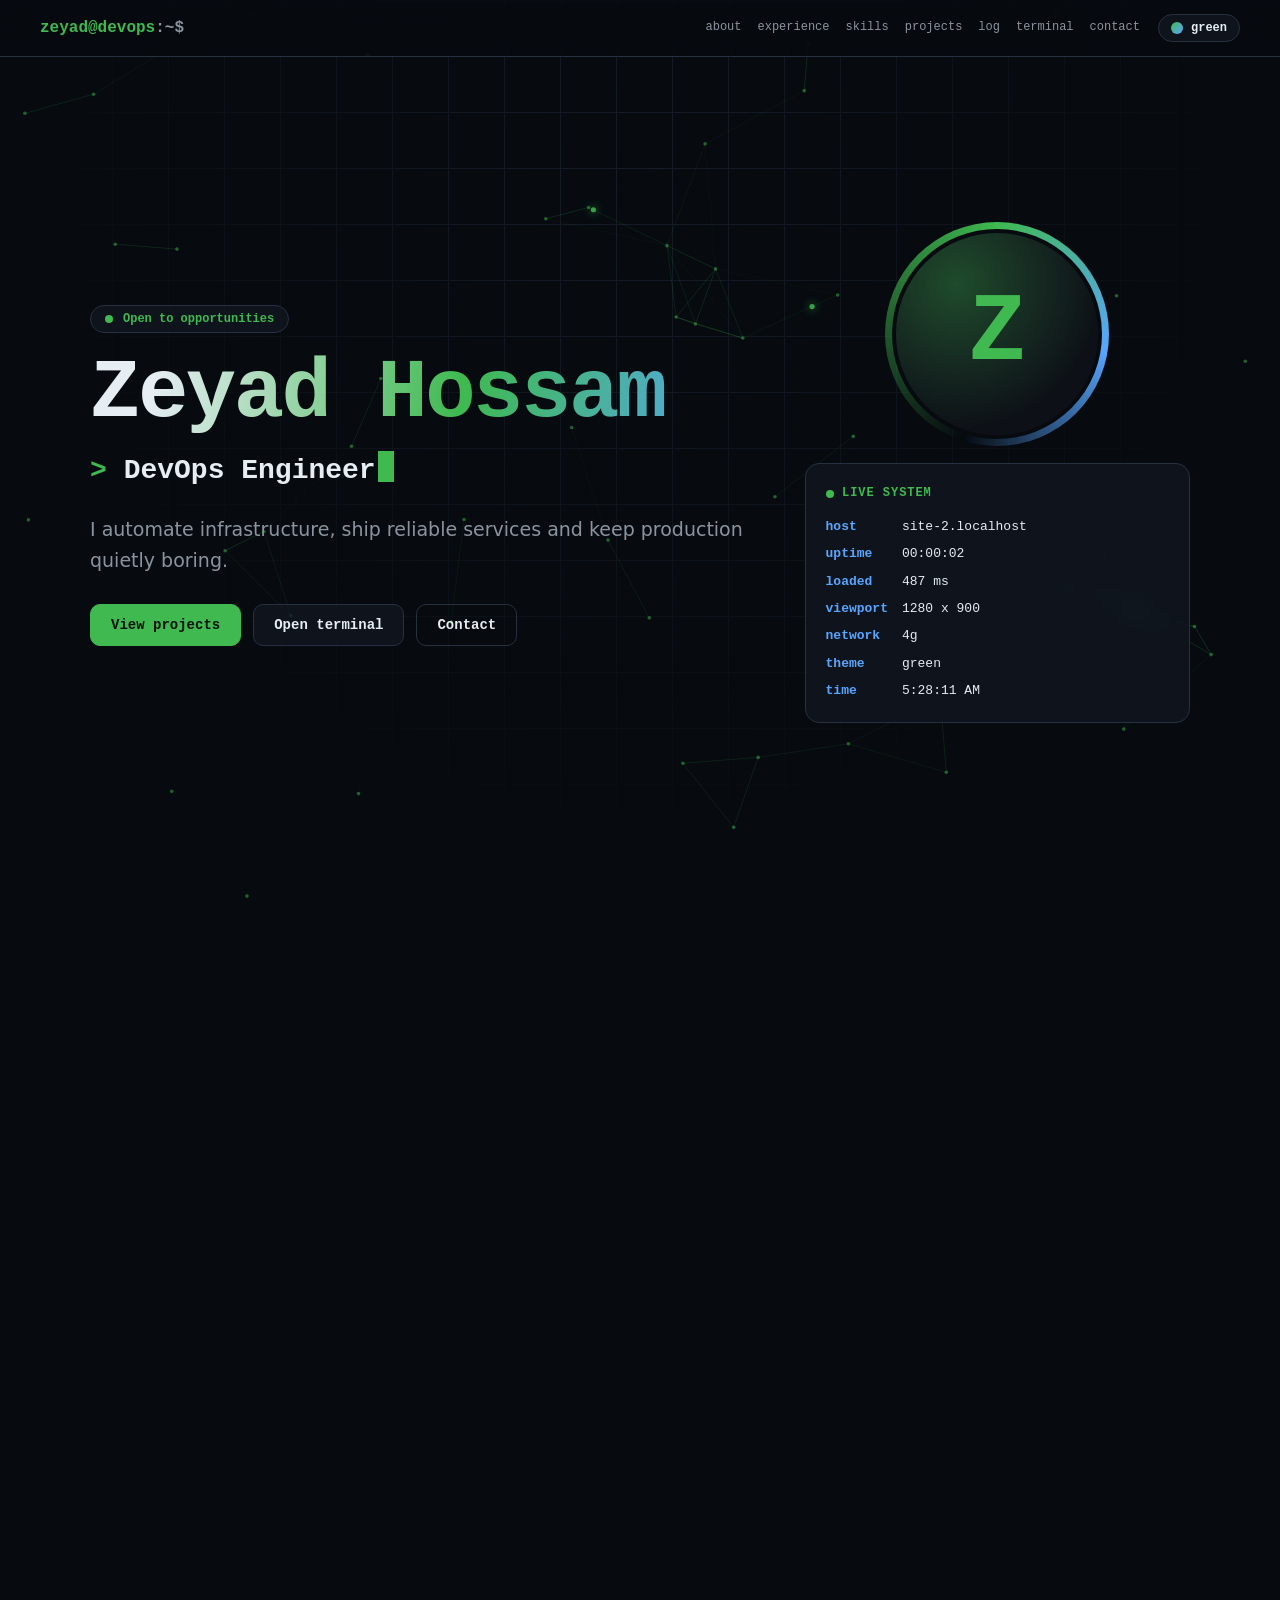
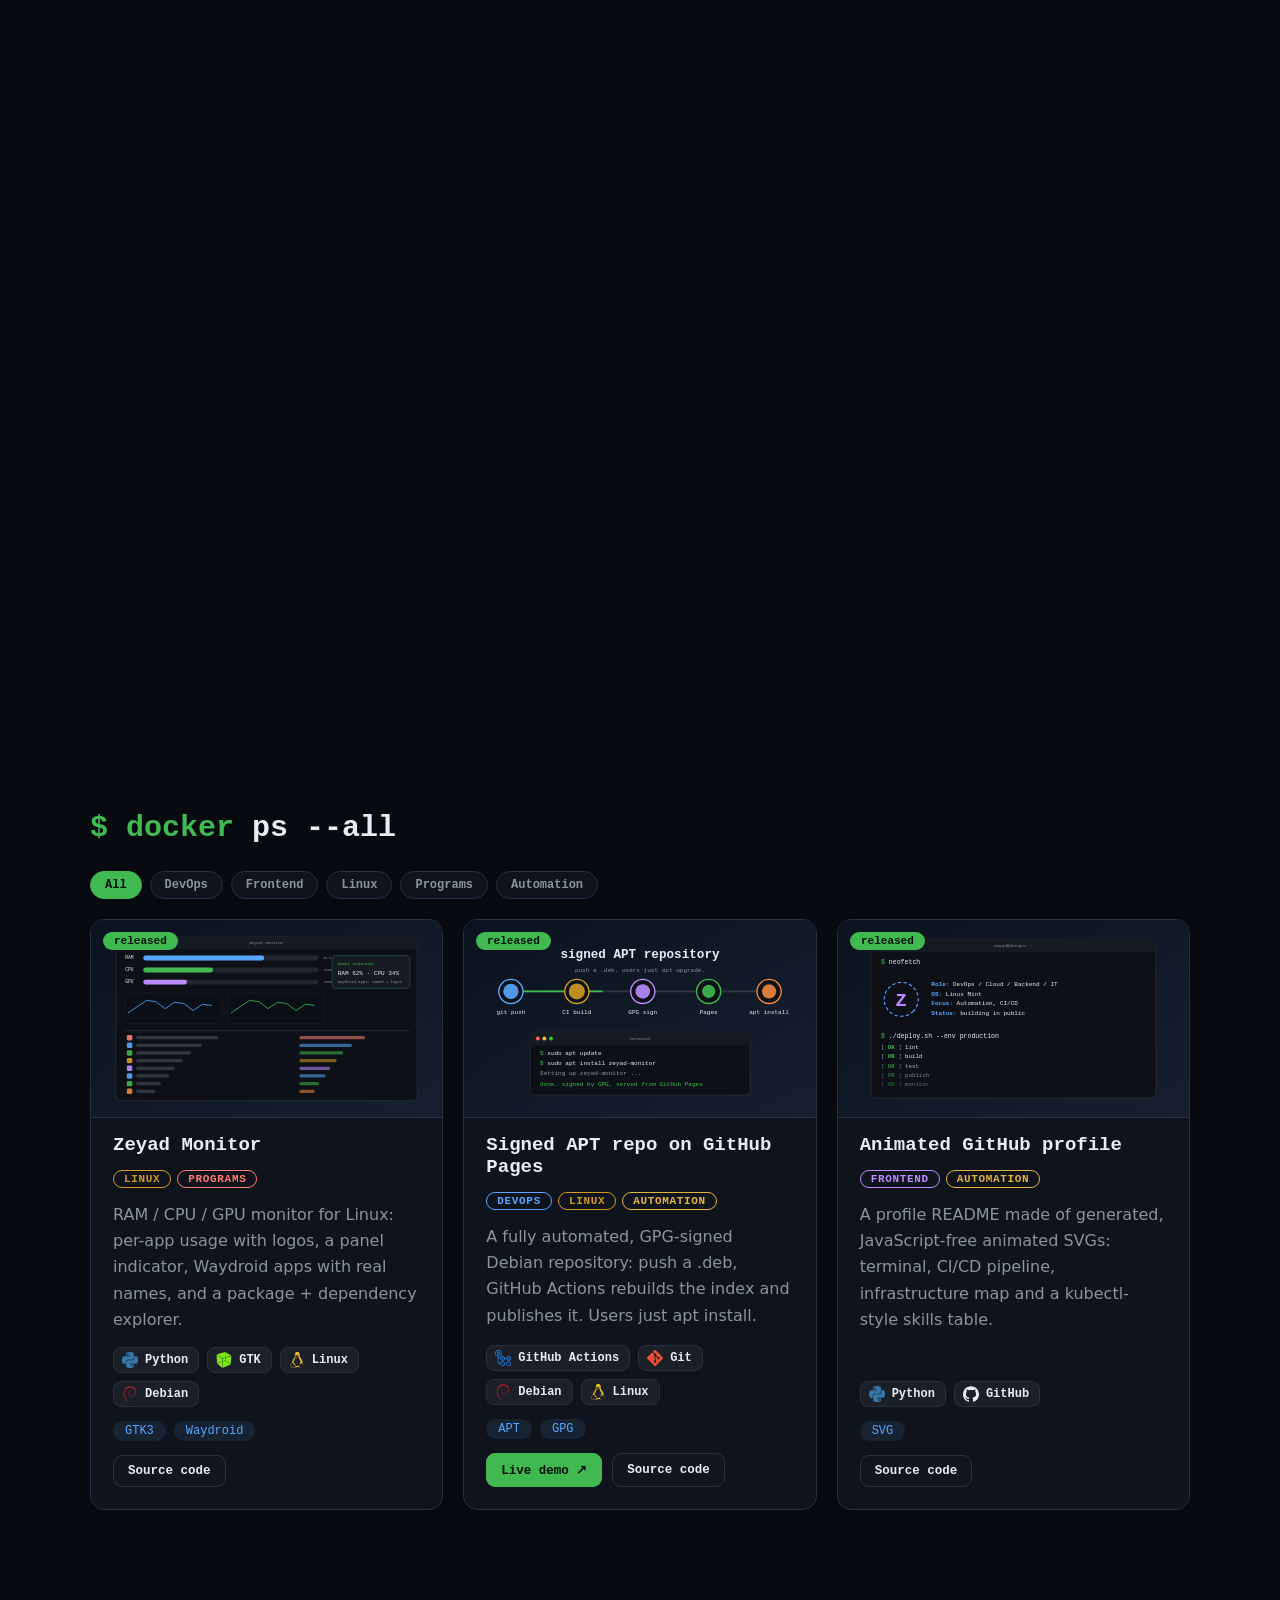
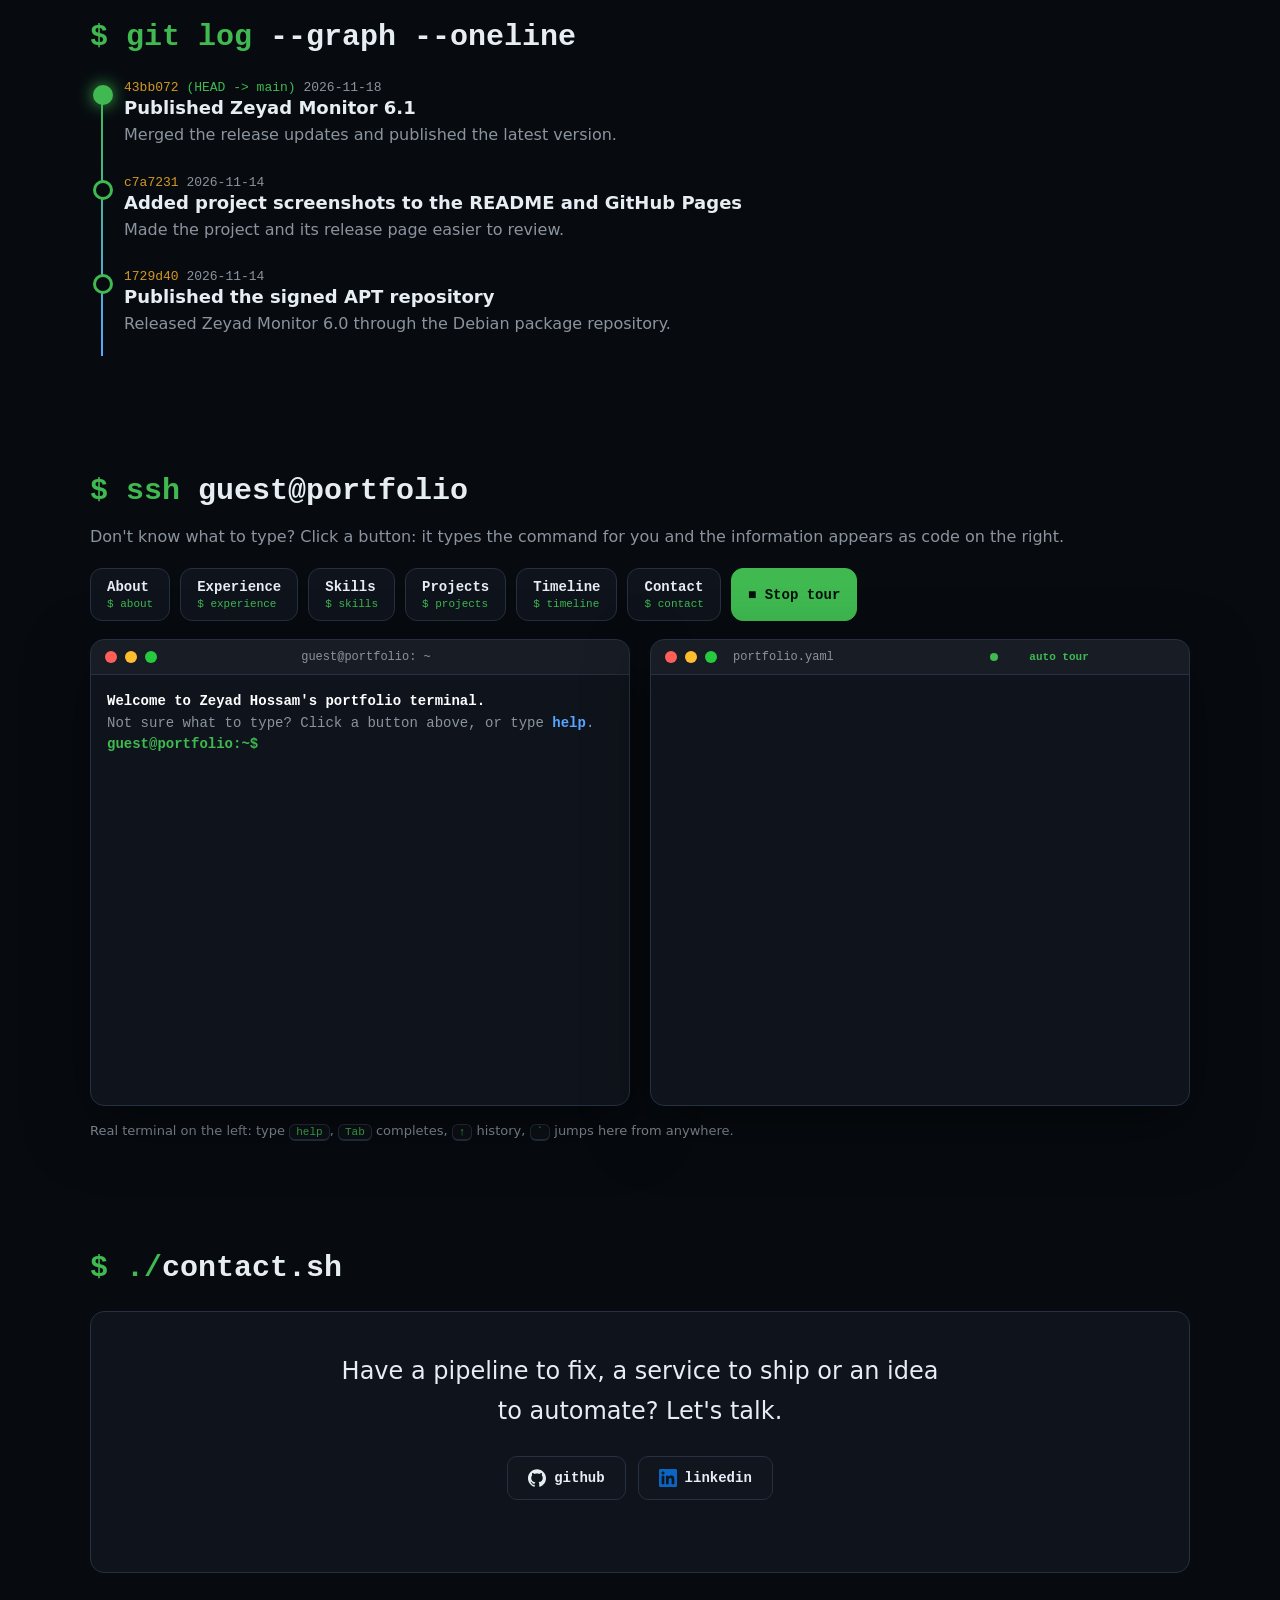
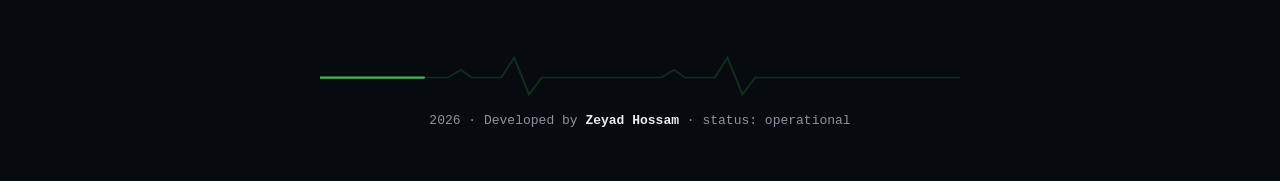
==== commit 148ae4eb: "Polish portfolio responsiveness and editor export" ====
--- a/index.html
+++ b/index.html
@@ -2,7 +2,7 @@
 <html lang="en" data-theme="green">
 <head>
   <meta charset="utf-8">
-  <meta name="viewport" content="width=device-width, initial-scale=1">
+  <meta name="viewport" content="width=device-width, initial-scale=1, viewport-fit=cover">
   <title>Zeyad Hossam | DevOps · Cloud · Backend</title>
   <meta name="description" content="Portfolio of Zeyad Hossam: DevOps, Cloud and Backend engineer. Projects, courses, certificates, CVs and an interactive terminal.">
   <meta name="theme-color" content="#070b10">
@@ -10,7 +10,7 @@
   <meta property="og:description" content="Automation, CI/CD, infrastructure and Linux tooling. Try the interactive terminal.">
   <meta property="og:type" content="website">
   <link rel="icon" href="favicon.svg" type="image/svg+xml">
-  <link rel="stylesheet" href="assets/style.css">
+  <link rel="stylesheet" href="assets/style.css?v=20261119">
 </head>
 <body class="booting">
   <a class="skip" href="#main">Skip to content</a>
@@ -25,6 +25,8 @@
   <header class="nav" id="nav">
     <a class="brand" href="#home" aria-label="Home"><span class="brand-ps" id="brandPs">zeyad@devops</span><span class="brand-sym">:~$</span></a>
     <nav aria-label="Sections" id="navLinks">
+      <a class="mobile-home" href="#home" aria-label="Home">home</a>
+      <a class="mobile-current" id="mobileCurrent" href="#about">about</a>
       <a href="#about" data-sec="about">about</a>
       <a href="#experience" data-sec="experience">experience</a>
       <a href="#skills" data-sec="skills">skills</a>
@@ -37,9 +39,12 @@
       <a href="#log" data-sec="log">log</a>
       <a href="#terminal" data-sec="terminal">terminal</a>
       <a href="#contact" data-sec="contact">contact</a>
+      <button class="mobile-theme" id="themeBtnMobile" type="button" title="Change theme" aria-label="Change theme"><span class="swatch"></span></button>
+      <button class="mobile-more" id="mobileMore" type="button" aria-expanded="false" aria-controls="mobileMenu">☰ <span>sections</span></button>
     </nav>
     <button class="icon-btn" id="themeBtn" type="button" title="Change theme" aria-label="Change theme"><span class="swatch"></span><span id="themeName">green</span></button>
   </header>
+  <nav class="mobile-menu" id="mobileMenu" aria-label="All sections" hidden></nav>
 
   <main id="main">
     <section class="hero" id="home">
@@ -193,8 +198,8 @@
     <p class="noscript">This portfolio is built with JavaScript. Zeyad Hossam: DevOps, Cloud and Backend engineer. Please enable JavaScript or visit the GitHub profile.</p>
   </noscript>
 
-  <script src="data.js"></script>
+  <script src="data.js?v=20261119"></script>
   <script src="assets/icons.js"></script>
-  <script src="assets/app.js"></script>
+  <script src="assets/app.js?v=20261119"></script>
 </body>
 </html>
--- a/assets/style.css
+++ b/assets/style.css
@@ -318,6 +318,12 @@
 .cv-frame iframe { width: 100%; height: 100%; border: 0; background: #fff; }
 .cv-frame img { width: 100%; height: 100%; object-fit: contain; background: #fff; }
 .cv-note { padding: 10px 16px; border-top: 1px solid var(--line); color: var(--dim); font: 12px var(--mono); }
+.cv-frame.pdf-pages { display: block; height: min(78vh, 820px); overflow: auto; padding: 12px; background: #30343a; }
+.cv-frame.pdf-pages:fullscreen { height: 100vh; max-height: 100vh; padding: 20px; background: #171b22; }
+.cv-frame.pdf-pages::backdrop { background: #171b22; }
+.pdf-page { display: block; width: 100%; height: auto; max-width: 900px; margin: 0 auto 12px; background: #fff; box-shadow: 0 2px 12px #0008; }
+.pdf-status { color: var(--dim); text-align: center; font: 13px var(--mono); padding: 20px; }
+.cv-frame.pdf-pages iframe { display: block; width: 100%; height: 60vh; border: 0; background: white; }
 
 /* ---------- gallery ---------- */
 .gallery { columns: 3 260px; column-gap: 16px; }
@@ -376,3 +382,25 @@
 
 .vol .by { color: var(--dim); font: 13px var(--mono); margin-top: -6px; }
 @media (max-width: 1320px) { .nav nav a { padding: 6px 6px; font-size: 12px; } .nav { gap: 12px; } }
+
+/* Compact bottom navigation on phones; the menu keeps every section reachable. */
+.mobile-more, .mobile-theme, .mobile-menu, .mobile-home, .mobile-current { display: none; }
+@media (max-width: 750px) {
+  html { scroll-padding-top: 18px; scroll-padding-bottom: 84px; }
+  body { padding-bottom: 72px; }
+  .nav { position: fixed; top: auto; bottom: 0; left: 0; right: 0; padding: 7px 8px calc(7px + env(safe-area-inset-bottom)); gap: 0; justify-content: center; border-top: 1px solid var(--line); border-bottom: 0; background: rgba(7, 11, 16, .94); }
+  .nav > .brand { display: none; }
+  .nav > #themeBtn { display: none; }
+  .nav nav { width: 100%; margin: 0; overflow: visible; display: grid; grid-template-columns: 1fr 1.7fr 44px 1fr; gap: 6px; align-items: center; }
+  .nav nav a { display: none; }
+  .nav nav .mobile-home, .nav nav .mobile-current { display: block; text-align: center; font-size: 12px; padding: 8px 4px; }
+  .nav nav .mobile-home { grid-column: 1; }
+  .nav nav .mobile-current { grid-column: 2; color: var(--accent); background: rgba(63,185,80,.12); }
+  .nav nav > .mobile-theme { grid-column: 3; grid-row: 1; display: inline-flex; justify-self: center; align-items: center; justify-content: center; width: 40px; height: 38px; padding: 0; border-radius: 12px; background: var(--panel); border: 1px solid var(--line); cursor: pointer; }
+  .mobile-theme .swatch { width: 16px; height: 16px; }
+  .mobile-more { grid-column: 4; grid-row: 1; display: inline-flex; align-items: center; justify-content: center; gap: 3px; border: 0; border-radius: 8px; background: transparent; color: var(--dim); font: 11px var(--mono); padding: 8px 3px; min-height: 38px; }
+  .mobile-menu:not([hidden]) { position: fixed; z-index: 49; display: grid; grid-template-columns: repeat(3, 1fr); gap: 6px; left: 10px; right: 10px; bottom: calc(68px + env(safe-area-inset-bottom)); padding: 12px; border: 1px solid var(--line); border-radius: 14px; background: rgba(13, 17, 23, .97); box-shadow: 0 12px 36px #0009; }
+  .mobile-menu a { text-align: center; padding: 9px 4px; border-radius: 8px; color: var(--dim); font: 11px var(--mono); }
+  .mobile-menu a.active, .mobile-menu a:hover { color: var(--accent); background: rgba(255,255,255,.06); }
+  .cv-frame { height: 65vh; min-height: 380px; }
+}
